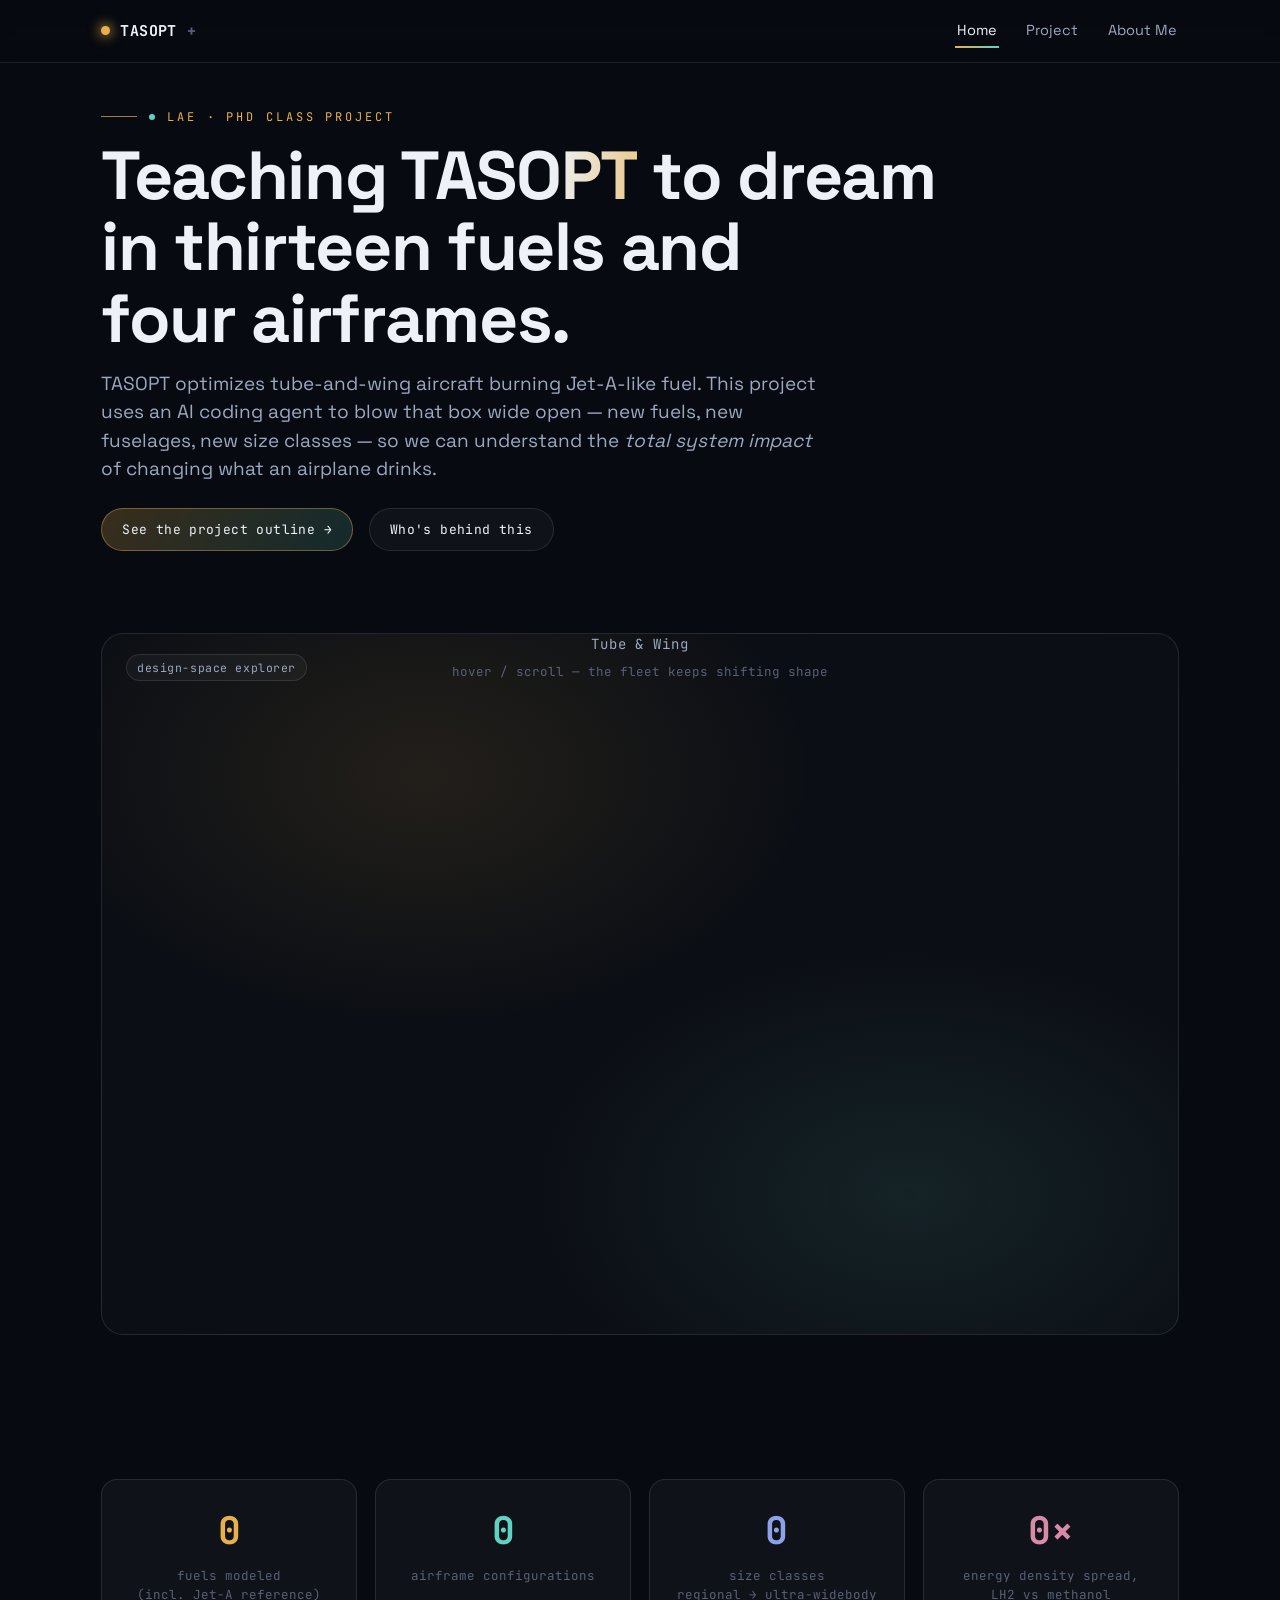
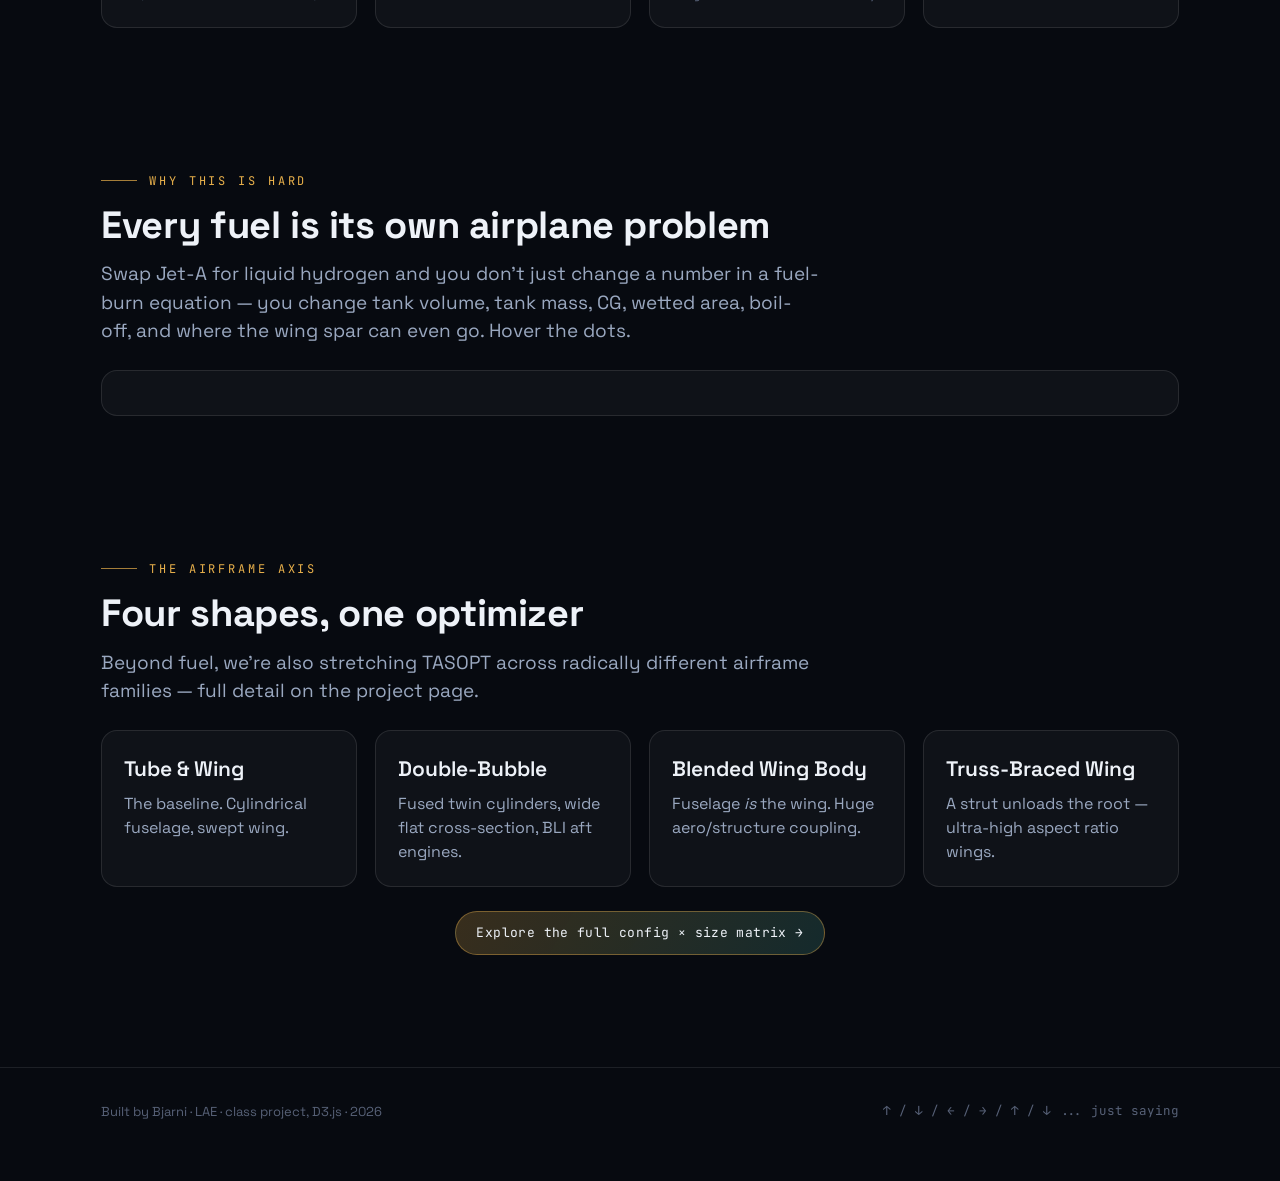
==== index.html @ 929f2270 "TASOPT+: multi-page D3 site for expanding TASOPT's fuel x airframe design space Static, dependency-f" ====
<!DOCTYPE html>
<html lang="en">
<head>
<meta charset="UTF-8" />
<meta name="viewport" content="width=device-width, initial-scale=1.0" />
<title>TASOPT+ — Expanding Aircraft-Fuel Design Space</title>
<meta name="description" content="A PhD class project: teaching TASOPT to model radically different fuels and airframes." />
<link rel="stylesheet" href="css/style.css" />
</head>
<body>

<div class="bg"></div>
<div class="grain"></div>
<div class="vignette"></div>

<main>

  <!-- ============ HERO ============ -->
  <section style="padding-top: clamp(30px,5vh,60px);">
    <div class="wrap">
      <div class="eyebrow"><span class="dot" style="width:6px;height:6px;border-radius:50%;background:var(--cryo);display:inline-block;"></span> LAE &middot; PhD Class Project</div>
      <h1>Teaching <span class="grad-text">TASOPT</span> to dream<br/>in thirteen fuels and<br/>four airframes.</h1>
      <p class="lead mt-16">
        TASOPT optimizes tube-and-wing aircraft burning Jet-A-like fuel. This project uses an AI coding agent
        to blow that box wide open — new fuels, new fuselages, new size classes — so we can understand the
        <em>total system impact</em> of changing what an airplane drinks.
      </p>
      <div class="flex gap-16 mt-24" style="flex-wrap:wrap;">
        <a href="project.html" class="btn primary">See the project outline →</a>
        <a href="about.html" class="btn">Who's behind this</a>
      </div>
    </div>
  </section>

  <!-- ============ HERO STAGE (D3 morphing aircraft) ============ -->
  <section style="padding-top:10px;">
    <div class="wrap">
      <div id="hero-stage" class="parallax-stage" style="background:
          radial-gradient(60% 60% at 30% 20%, rgba(232,176,75,.10), transparent 60%),
          radial-gradient(60% 60% at 75% 80%, rgba(95,210,194,.10), transparent 60%),
          rgba(255,255,255,.02);">
        <div class="parallax-layer" data-speed="0.06" style="z-index:1; inset:auto; position:absolute; top:20px; left:24px;">
          <span class="pill">design-space explorer</span>
        </div>
        <div class="parallax-layer" style="z-index:1; position:absolute; bottom:22px; width:100%; text-align:center;">
          <div id="hero-caption" style="font-family:var(--mono); letter-spacing:.06em; color:var(--muted); font-size:14px; transition:opacity .35s;">Tube &amp; Wing</div>
          <div class="small mt-8">hover / scroll — the fleet keeps shifting shape</div>
        </div>
      </div>
    </div>
  </section>

  <!-- ============ STATS STRIP ============ -->
  <section>
    <div class="wrap">
      <div class="grid cols-4 reveal">
        <div class="card center">
          <div style="font-family:var(--mono); font-size:38px; font-weight:700; color:var(--jetA);"><span data-count="13">0</span></div>
          <div class="small mt-8">fuels modeled<br/>(incl. Jet-A reference)</div>
        </div>
        <div class="card center">
          <div style="font-family:var(--mono); font-size:38px; font-weight:700; color:var(--cryo);"><span data-count="4">0</span></div>
          <div class="small mt-8">airframe configurations</div>
        </div>
        <div class="card center">
          <div style="font-family:var(--mono); font-size:38px; font-weight:700; color:var(--nondrop);"><span data-count="4">0</span></div>
          <div class="small mt-8">size classes<br/>regional → ultra-widebody</div>
        </div>
        <div class="card center">
          <div style="font-family:var(--mono); font-size:38px; font-weight:700; color:var(--rose);"><span data-count="14">0</span>×</div>
          <div class="small mt-8">energy density spread,<br/>LH2 vs methanol</div>
        </div>
      </div>
    </div>
  </section>

  <!-- ============ FUEL SCATTER ============ -->
  <section>
    <div class="wrap">
      <div class="reveal">
        <div class="eyebrow">why this is hard</div>
        <h2>Every fuel is its own airplane problem</h2>
        <p class="lead">
          Swap Jet-A for liquid hydrogen and you don't just change a number in a fuel-burn equation —
          you change tank volume, tank mass, CG, wetted area, boil-off, and where the wing spar can even go.
          Hover the dots.
        </p>
      </div>
      <div class="card mt-24 reveal">
        <div id="fuel-scatter"></div>
      </div>
    </div>
  </section>

  <!-- ============ CONFIG PREVIEW STRIP ============ -->
  <section>
    <div class="wrap">
      <div class="reveal">
        <div class="eyebrow">the airframe axis</div>
        <h2>Four shapes, one optimizer</h2>
        <p class="lead">Beyond fuel, we're also stretching TASOPT across radically different airframe families — full detail on the project page.</p>
      </div>
      <div class="grid cols-4 mt-24 reveal">
        <div class="card"><h3>Tube &amp; Wing</h3><p>The baseline. Cylindrical fuselage, swept wing.</p></div>
        <div class="card"><h3>Double-Bubble</h3><p>Fused twin cylinders, wide flat cross-section, BLI aft engines.</p></div>
        <div class="card"><h3>Blended Wing Body</h3><p>Fuselage <em>is</em> the wing. Huge aero/structure coupling.</p></div>
        <div class="card"><h3>Truss-Braced Wing</h3><p>A strut unloads the root — ultra-high aspect ratio wings.</p></div>
      </div>
      <div class="center mt-24 reveal">
        <a href="project.html" class="btn primary">Explore the full config × size matrix →</a>
      </div>
    </div>
  </section>

</main>

<script src="https://d3js.org/d3.v7.min.js"></script>
<script src="data/fuels.js"></script>
<script src="data/aircraft.js"></script>
<script src="js/nav.js"></script>
<script src="js/home.js"></script>
</body>
</html>
---- css/style.css ----
/* ========================================================================
   TASOPT+ / Fuels-for-Flight — shared stylesheet
   Bjarni's PhD project site — LAE
   ======================================================================== */

@import url('https://fonts.googleapis.com/css2?family=Space+Grotesk:wght@400;500;600;700&family=JetBrains+Mono:wght@400;500;700&display=swap');

:root{
  --bg-0:#070a10;
  --bg-1:#0c1119;
  --ink:#eef2f8;
  --muted:#9aa8c0;
  --faint:#576177;
  --line: rgba(255,255,255,.09);
  --card: rgba(255,255,255,.035);
  --card-bd: rgba(255,255,255,.10);

  --jetA:#e8b04b;     /* amber — Jet-A reference */
  --saf:#f2c879;      /* pale amber — drop-in SAF family */
  --cryo:#5fd2c2;      /* teal — cryogenic fuels */
  --nondrop:#8ea0e8;   /* indigo — non-drop-in liquids */
  --rose:#d98aa8;
  --danger:#e0607a;
  --good:#7fe0a8;

  --display:"Space Grotesk", ui-sans-serif, system-ui, sans-serif;
  --mono:"JetBrains Mono", ui-monospace, SFMono-Regular, Menlo, monospace;

  --pad: clamp(20px, 4vw, 64px);
  --maxw: 1180px;
}

*{ box-sizing:border-box; margin:0; padding:0; }
html{ scroll-behavior:smooth; }
html,body{ background:var(--bg-0); color:var(--ink); }
body{
  font-family:var(--display);
  -webkit-font-smoothing:antialiased;
  text-rendering:optimizeLegibility;
  min-height:100vh;
  overflow-x:hidden;
  line-height:1.5;
}
a{ color:inherit; text-decoration:none; }
img,svg{ display:block; max-width:100%; }
ul{ list-style:none; }

/* ---------- animated backdrop (fixed, parallax via mouse) ---------- */
.bg{
  position:fixed; inset:-15%; z-index:-3;
  background:
    radial-gradient(38% 46% at 18% 20%, rgba(232,176,75,.16), transparent 70%),
    radial-gradient(46% 50% at 82% 78%, rgba(95,210,194,.14), transparent 72%),
    radial-gradient(34% 40% at 60% 8%, rgba(142,160,232,.12), transparent 70%),
    radial-gradient(55% 55% at 50% 108%, rgba(20,26,44,.9), transparent 70%),
    var(--bg-0);
  animation: drift 34s ease-in-out infinite;
  will-change: transform;
}
@keyframes drift{
  0%   { transform:translate3d(-3%,-2%,0) scale(1.08); }
  25%  { transform:translate3d( 3%,-2%,0) scale(1.12); }
  50%  { transform:translate3d( 3%, 3%,0) scale(1.09); }
  75%  { transform:translate3d(-2%, 3%,0) scale(1.12); }
  100% { transform:translate3d(-3%,-2%,0) scale(1.08); }
}
.grain{
  position:fixed; inset:0; z-index:-2; pointer-events:none; opacity:.045;
  background-image:url("data:image/svg+xml,%3Csvg xmlns='http://www.w3.org/2000/svg' width='140' height='140'%3E%3Cfilter id='n'%3E%3CfeTurbulence type='fractalNoise' baseFrequency='0.9' numOctaves='2' stitchTiles='stitch'/%3E%3C/filter%3E%3Crect width='100%25' height='100%25' filter='url(%23n)'/%3E%3C/svg%3E");
}
.vignette{
  position:fixed; inset:0; z-index:-1; pointer-events:none;
  background: radial-gradient(120% 120% at 50% 40%, transparent 60%, rgba(0,0,0,.5) 100%);
}

/* ---------- layout shell ---------- */
.wrap{ max-width:var(--maxw); margin:0 auto; padding: 0 var(--pad); }

/* ---------- nav ---------- */
.site-nav{
  position:sticky; top:0; z-index:50;
  backdrop-filter: blur(10px);
  background: linear-gradient(to bottom, rgba(7,10,16,.82), rgba(7,10,16,.55));
  border-bottom:1px solid var(--line);
}
.site-nav .wrap{
  display:flex; align-items:center; justify-content:space-between;
  padding-top:14px; padding-bottom:14px; gap:20px;
}
.brand-mark{
  display:flex; align-items:center; gap:10px;
  font-family:var(--mono); font-weight:700; letter-spacing:.03em;
  font-size:15px; color:var(--ink);
}
.brand-mark .dot{
  width:9px; height:9px; border-radius:50%;
  background: var(--jetA);
  box-shadow: 0 0 12px 2px rgba(232,176,75,.7);
  animation: pulse 2.4s ease-in-out infinite;
}
@keyframes pulse{ 0%,100%{opacity:.55;transform:scale(.85);} 50%{opacity:1;transform:scale(1.15);} }
.nav-links{ display:flex; gap:clamp(14px,2vw,30px); font-size:14.5px; }
.nav-links a{
  position:relative; color:var(--muted); padding:6px 2px; transition:color .2s;
}
.nav-links a:hover, .nav-links a.active{ color:var(--ink); }
.nav-links a::after{
  content:""; position:absolute; left:0; right:100%; bottom:0; height:2px;
  background: linear-gradient(90deg, var(--jetA), var(--cryo));
  transition: right .25s ease;
}
.nav-links a:hover::after, .nav-links a.active::after{ right:0; }

/* ---------- generic sections ---------- */
main{ position:relative; }
section{ padding: clamp(48px,8vh,110px) 0; position:relative; }
.eyebrow{
  font-family:var(--mono); font-size:12px; letter-spacing:.24em; text-transform:uppercase;
  color:var(--jetA); display:flex; align-items:center; gap:12px; margin-bottom:14px;
}
.eyebrow::before{ content:""; width:36px; height:1px; background:var(--jetA); opacity:.7; }
h1{
  font-weight:700; letter-spacing:-.02em; line-height:1.05;
  font-size:clamp(34px, 6vw, 68px);
}
h2{
  font-weight:700; letter-spacing:-.01em; line-height:1.12;
  font-size:clamp(24px, 3.4vw, 38px); margin-bottom:14px;
}
h3{ font-size:clamp(17px,2vw,21px); font-weight:600; margin-bottom:8px; }
p{ color:var(--muted); max-width:64ch; }
p.lead{ font-size:clamp(15px,1.6vw,19px); color:var(--muted); max-width:60ch; }
.grad-text{
  background: linear-gradient(95deg, var(--ink) 0%, var(--ink) 32%, var(--jetA) 62%, var(--cryo) 92%);
  background-size:200% 100%;
  -webkit-background-clip:text; background-clip:text; color:transparent;
  animation: sheen 8s ease-in-out 1s infinite alternate;
}
@keyframes sheen{ from{background-position:0% 50%;} to{background-position:100% 50%;} }

.pill{
  display:inline-flex; align-items:center; gap:8px;
  font-family:var(--mono); font-size:11.5px; letter-spacing:.05em;
  padding:4px 10px; border-radius:100px;
  border:1px solid var(--card-bd); background:var(--card); color:var(--muted);
}

.card{
  background:var(--card); border:1px solid var(--card-bd); border-radius:16px;
  padding:22px; transition: transform .25s ease, border-color .25s ease, background .25s ease;
}
.card:hover{ transform: translateY(-4px); border-color:rgba(255,255,255,.22); background:rgba(255,255,255,.055); }

.btn{
  display:inline-flex; align-items:center; gap:10px;
  font-family:var(--mono); font-size:13px; letter-spacing:.03em;
  padding:11px 20px; border-radius:100px;
  border:1px solid var(--card-bd); background:var(--card); color:var(--ink);
  cursor:pointer; transition: all .2s ease;
}
.btn:hover{ border-color:var(--jetA); box-shadow:0 0 22px -4px rgba(232,176,75,.55); transform:translateY(-2px); }
.btn.primary{ background:linear-gradient(120deg, rgba(232,176,75,.22), rgba(95,210,194,.16)); border-color:rgba(232,176,75,.4); }

/* ---------- grid helpers ---------- */
.grid{ display:grid; gap:18px; }
.grid.cols-2{ grid-template-columns: repeat(2,1fr); }
.grid.cols-3{ grid-template-columns: repeat(3,1fr); }
.grid.cols-4{ grid-template-columns: repeat(4,1fr); }
@media (max-width: 900px){
  .grid.cols-2, .grid.cols-3, .grid.cols-4{ grid-template-columns:1fr; }
  .nav-links{ font-size:13px; gap:14px; }
}

/* ---------- parallax layers (home hero) ---------- */
.parallax-stage{ position:relative; height: 78vh; min-height:520px; overflow:hidden; border-radius:22px; border:1px solid var(--card-bd); }
.parallax-layer{ position:absolute; inset:0; will-change: transform; }

/* ---------- scroll reveal ---------- */
.reveal{ opacity:0; transform: translateY(26px); transition: opacity .7s ease, transform .7s ease; }
.reveal.in{ opacity:1; transform:translateY(0); }

/* ---------- footer ---------- */
footer{
  border-top:1px solid var(--line); padding: 34px 0 60px; margin-top:40px;
  color:var(--faint); font-size:13px;
}
footer .wrap{ display:flex; align-items:center; justify-content:space-between; flex-wrap:wrap; gap:12px; }
.egg-hint{
  width:9px; height:9px; border-radius:50%; background:var(--faint);
  cursor:pointer; opacity:.55; transition: all .3s ease;
}
.egg-hint:hover{ background:var(--jetA); box-shadow:0 0 14px 3px rgba(232,176,75,.8); opacity:1; transform:scale(1.3); }

/* ---------- tooltip (d3 use) ---------- */
.viz-tooltip{
  position:fixed; z-index:200; pointer-events:none;
  font-family:var(--mono); font-size:12.5px; line-height:1.5;
  background: rgba(10,13,20,.94); border:1px solid var(--card-bd);
  border-radius:10px; padding:10px 13px; color:var(--ink);
  box-shadow: 0 12px 30px -8px rgba(0,0,0,.6);
  max-width:240px; opacity:0; transition: opacity .12s ease;
}
.viz-tooltip.show{ opacity:1; }
.viz-tooltip .tt-title{ font-weight:700; margin-bottom:4px; }
.viz-tooltip .tt-row{ color:var(--muted); display:flex; justify-content:space-between; gap:14px; }

/* ---------- status chips (matrix) ---------- */
.chip-today{ color:var(--good); }
.chip-reference{ color:var(--cryo); }
.chip-target{ color:var(--jetA); }
.legend-dot{ width:10px; height:10px; border-radius:3px; display:inline-block; margin-right:7px; vertical-align:-1px; }

/* ---------- scrollbar ---------- */
::-webkit-scrollbar{ width:10px; }
::-webkit-scrollbar-track{ background:transparent; }
::-webkit-scrollbar-thumb{ background:rgba(255,255,255,.12); border-radius:10px; }
::-webkit-scrollbar-thumb:hover{ background:rgba(255,255,255,.22); }

/* ---------- utility ---------- */
.center{ text-align:center; }
.mt-8{ margin-top:8px;} .mt-16{ margin-top:16px;} .mt-24{margin-top:24px;} .mt-40{margin-top:40px;}
.flex{ display:flex; } .items-center{ align-items:center; } .justify-between{ justify-content:space-between; }
.gap-10{gap:10px;} .gap-16{gap:16px;}
.small{ font-size:12.5px; color:var(--faint); font-family:var(--mono); }

/* ---------- easter egg overlay ---------- */
#egg-overlay{
  position:fixed; inset:0; z-index:500; display:none;
  align-items:center; justify-content:center;
  background: rgba(4,5,9,.88); backdrop-filter: blur(6px);
}
#egg-overlay.show{ display:flex; }
.egg-modal{
  max-width:520px; margin:20px; text-align:center;
  background: linear-gradient(160deg, rgba(232,176,75,.08), rgba(95,210,194,.06));
  border:1px solid rgba(232,176,75,.35); border-radius:20px; padding:40px 32px;
  animation: egg-in .5s cubic-bezier(.2,.9,.2,1.2);
}
@keyframes egg-in{ from{opacity:0; transform:scale(.85) translateY(20px);} to{opacity:1; transform:scale(1) translateY(0);} }
.egg-emoji{ font-size:52px; margin-bottom:10px; display:inline-block; animation: eggspin 3s ease-in-out infinite; }
@keyframes eggspin{ 0%,100%{ transform:rotate(-8deg);} 50%{ transform:rotate(8deg);} }
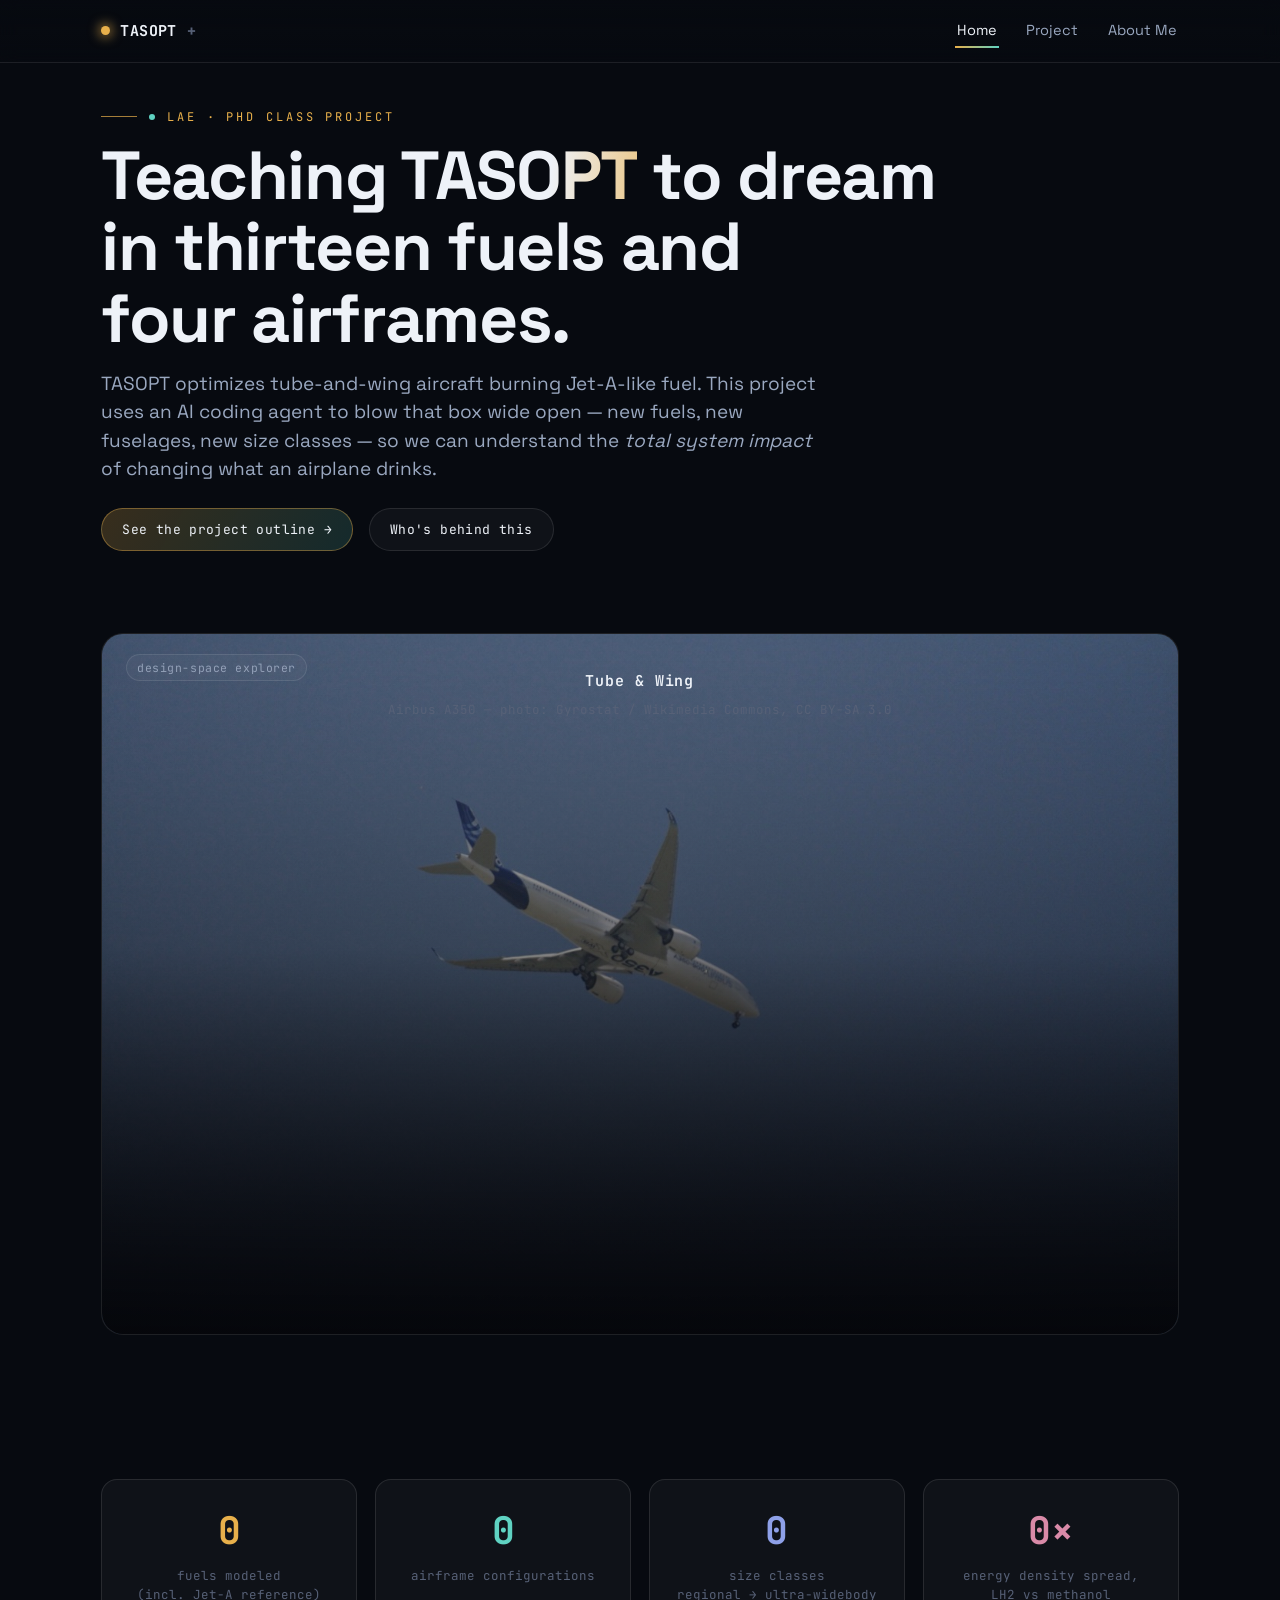
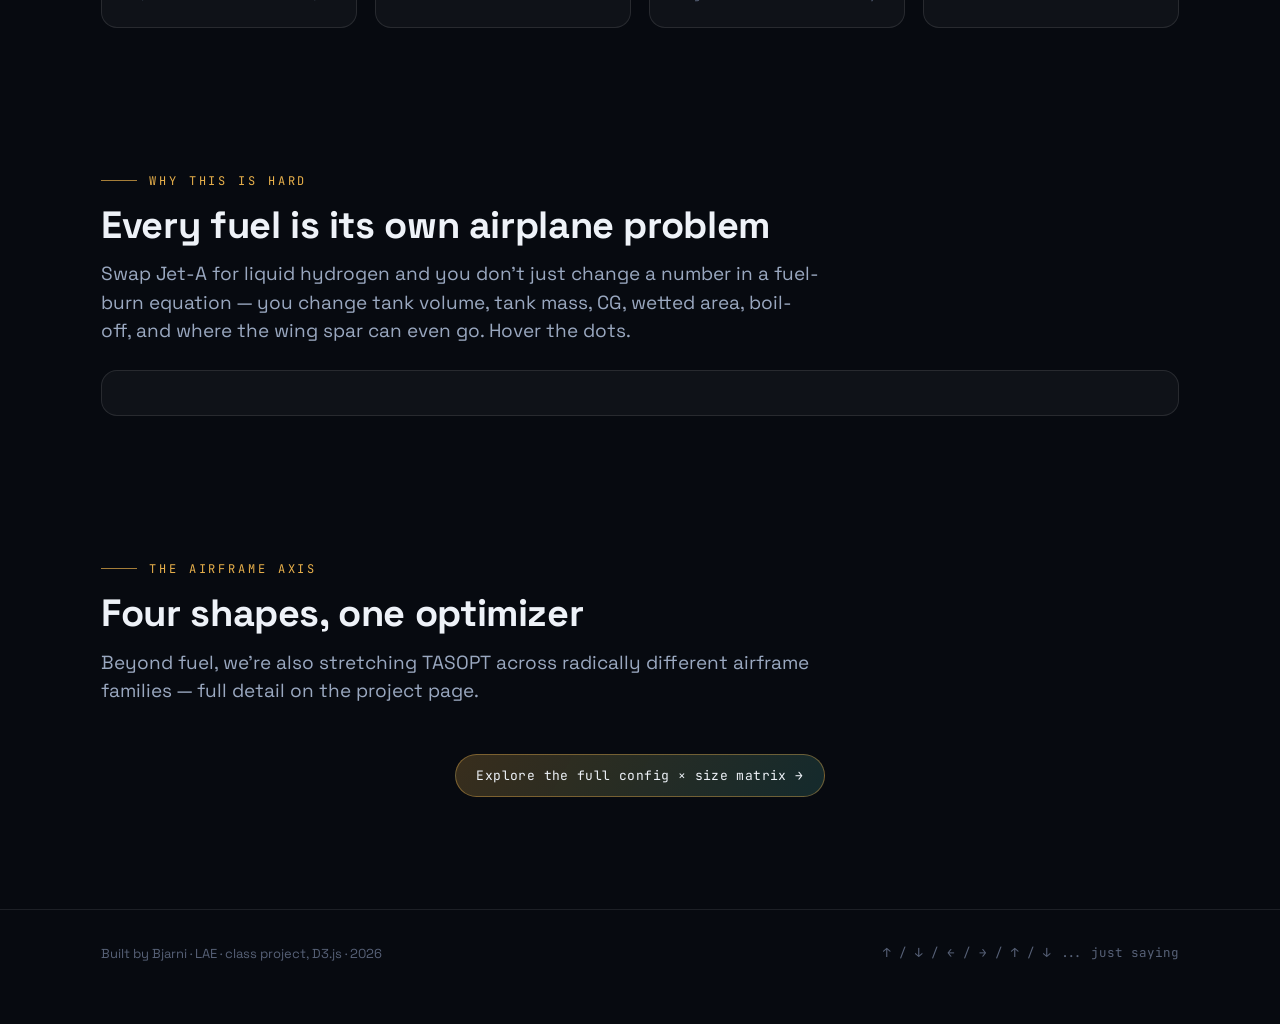
==== commit 499cdfe9: "Added README. Updated photos on home link" ====
--- a/index.html
+++ b/index.html
@@ -32,19 +32,17 @@
     </div>
   </section>
 
-  <!-- ============ HERO STAGE (D3 morphing aircraft) ============ -->
+  <!-- ============ HERO STAGE (photo cross-fade) ============ -->
   <section style="padding-top:10px;">
     <div class="wrap">
-      <div id="hero-stage" class="parallax-stage" style="background:
-          radial-gradient(60% 60% at 30% 20%, rgba(232,176,75,.10), transparent 60%),
-          radial-gradient(60% 60% at 75% 80%, rgba(95,210,194,.10), transparent 60%),
-          rgba(255,255,255,.02);">
-        <div class="parallax-layer" data-speed="0.06" style="z-index:1; inset:auto; position:absolute; top:20px; left:24px;">
+      <div id="hero-stage" class="parallax-stage">
+        <div id="hero-photos" style="position:absolute; inset:0;"></div>
+        <div class="parallax-layer" data-speed="0.06" style="z-index:2; inset:auto; position:absolute; top:20px; left:24px;">
           <span class="pill">design-space explorer</span>
         </div>
-        <div class="parallax-layer" style="z-index:1; position:absolute; bottom:22px; width:100%; text-align:center;">
-          <div id="hero-caption" style="font-family:var(--mono); letter-spacing:.06em; color:var(--muted); font-size:14px; transition:opacity .35s;">Tube &amp; Wing</div>
-          <div class="small mt-8">hover / scroll — the fleet keeps shifting shape</div>
+        <div class="parallax-layer" style="z-index:2; position:absolute; bottom:0; width:100%; text-align:center; background:linear-gradient(to top, rgba(4,5,9,.88), transparent); padding:36px 0 18px;">
+          <div id="hero-caption" style="font-family:var(--mono); letter-spacing:.06em; color:var(--ink); font-size:15px; font-weight:600; transition:opacity .35s;">Tube &amp; Wing</div>
+          <div id="hero-credit" class="small mt-8">hover / scroll — the fleet keeps shifting shape</div>
         </div>
       </div>
     </div>
@@ -100,11 +98,8 @@
         <h2>Four shapes, one optimizer</h2>
         <p class="lead">Beyond fuel, we're also stretching TASOPT across radically different airframe families — full detail on the project page.</p>
       </div>
-      <div class="grid cols-4 mt-24 reveal">
-        <div class="card"><h3>Tube &amp; Wing</h3><p>The baseline. Cylindrical fuselage, swept wing.</p></div>
-        <div class="card"><h3>Double-Bubble</h3><p>Fused twin cylinders, wide flat cross-section, BLI aft engines.</p></div>
-        <div class="card"><h3>Blended Wing Body</h3><p>Fuselage <em>is</em> the wing. Huge aero/structure coupling.</p></div>
-        <div class="card"><h3>Truss-Braced Wing</h3><p>A strut unloads the root — ultra-high aspect ratio wings.</p></div>
+      <div class="grid cols-4 mt-24 reveal" id="config-preview-grid">
+        <!-- populated by js/home.js from data/aircraft.js so photos + credits stay data-driven -->
       </div>
       <div class="center mt-24 reveal">
         <a href="project.html" class="btn primary">Explore the full config × size matrix →</a>
--- a/css/style.css
+++ b/css/style.css
@@ -172,8 +172,37 @@
 }
 
 /* ---------- parallax layers (home hero) ---------- */
-.parallax-stage{ position:relative; height: 78vh; min-height:520px; overflow:hidden; border-radius:22px; border:1px solid var(--card-bd); }
+.parallax-stage{ position:relative; height: 78vh; min-height:520px; overflow:hidden; border-radius:22px; border:1px solid var(--card-bd); background:#05070b; }
 .parallax-layer{ position:absolute; inset:0; will-change: transform; }
+
+/* ---------- hero photo cross-fade ---------- */
+.hero-photo{
+  position:absolute; inset:0; opacity:0; transition:opacity 1s ease;
+  background-size:cover; background-position:center;
+}
+.hero-photo.active{ opacity:1; }
+.hero-photo::after{
+  content:""; position:absolute; inset:0;
+  background:linear-gradient(180deg, rgba(4,5,9,.25) 0%, rgba(4,5,9,.15) 45%, rgba(4,5,9,.85) 100%);
+}
+
+/* ---------- airframe preview card photos ---------- */
+.config-card-photo{
+  position:relative; width:100%; aspect-ratio:16/10; border-radius:12px; overflow:hidden;
+  background:#05070b;
+}
+.config-card-photo img{
+  width:100%; height:100%; object-fit:cover; display:block;
+  transition:transform .5s ease;
+}
+.card:hover .config-card-photo img{ transform:scale(1.06); }
+/* credit sits as its own caption line under the photo, not overlaid on top of
+   it — avoids clipping/overlap for longer attribution strings. */
+.photo-credit{
+  font-family:var(--mono); font-size:10px; letter-spacing:.02em;
+  color:var(--faint); line-height:1.4;
+  margin:7px 0 14px;
+}
 
 /* ---------- scroll reveal ---------- */
 .reveal{ opacity:0; transform: translateY(26px); transition: opacity .7s ease, transform .7s ease; }
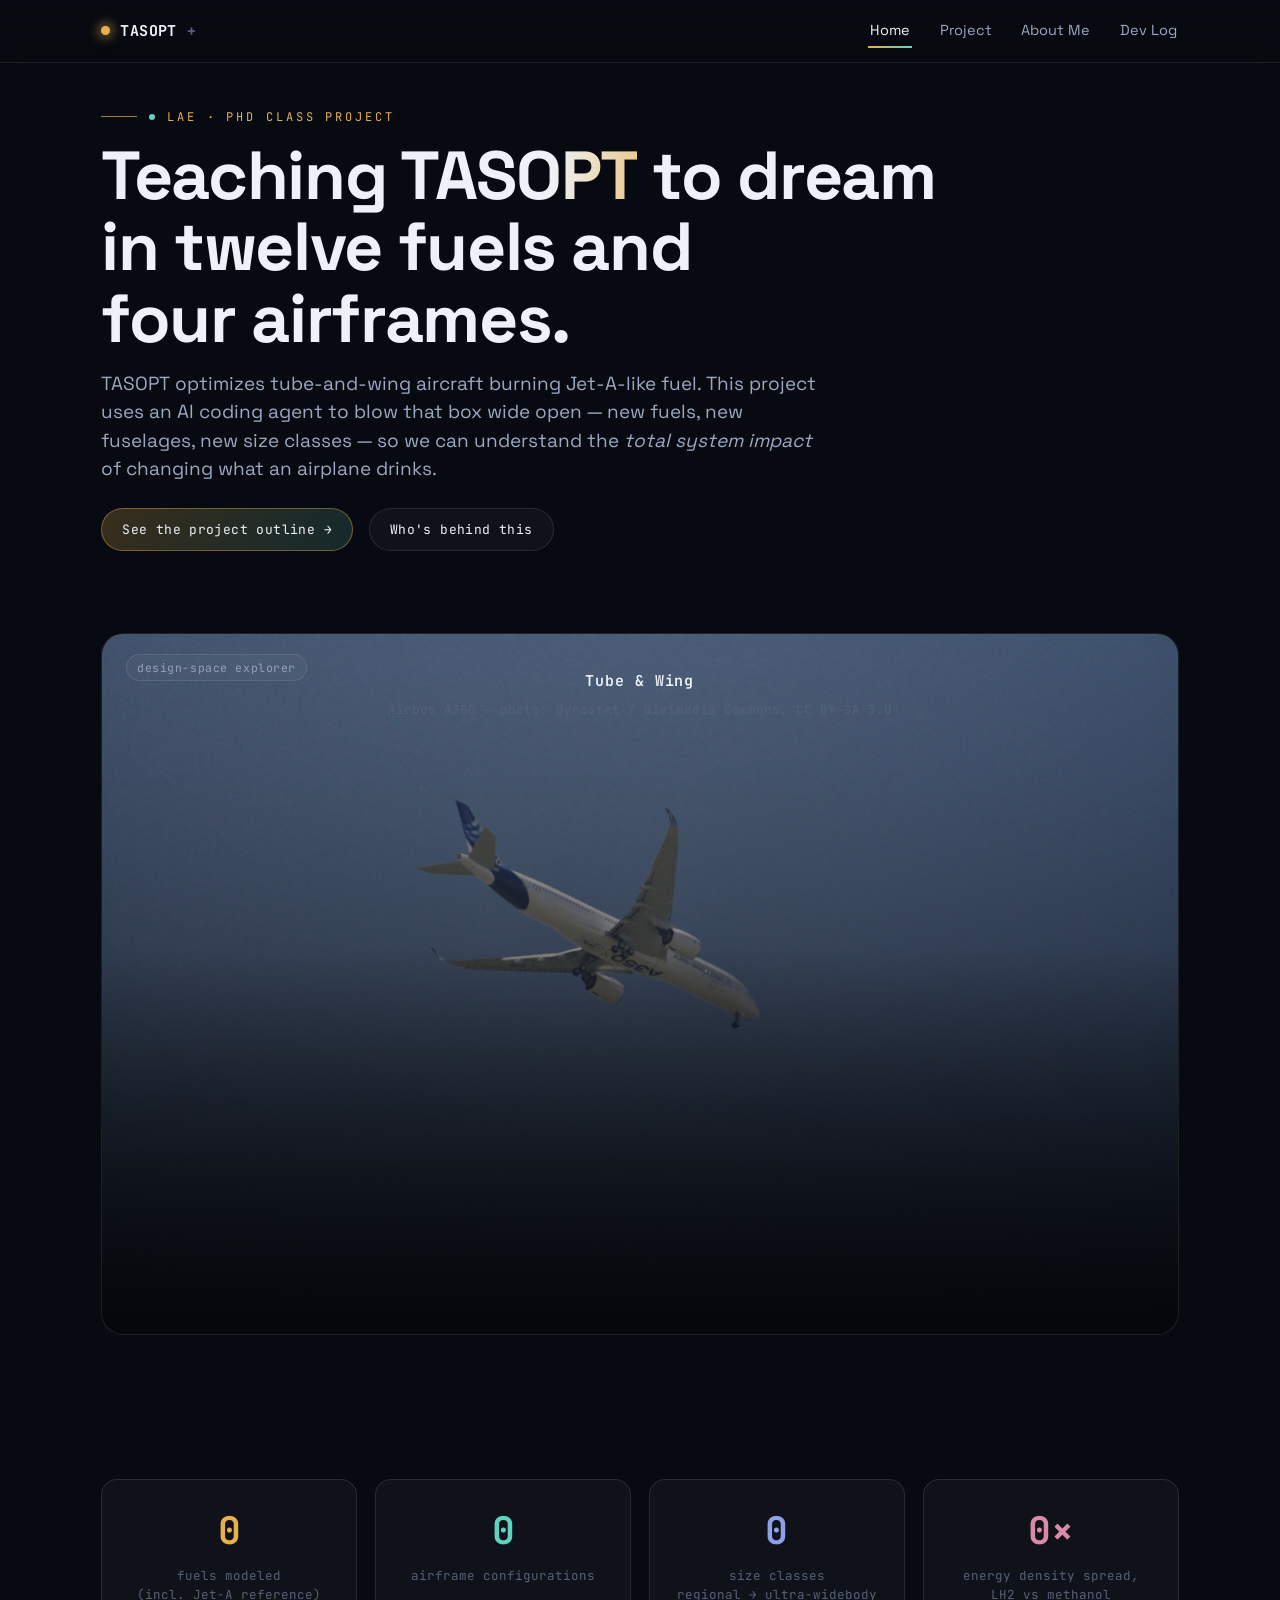
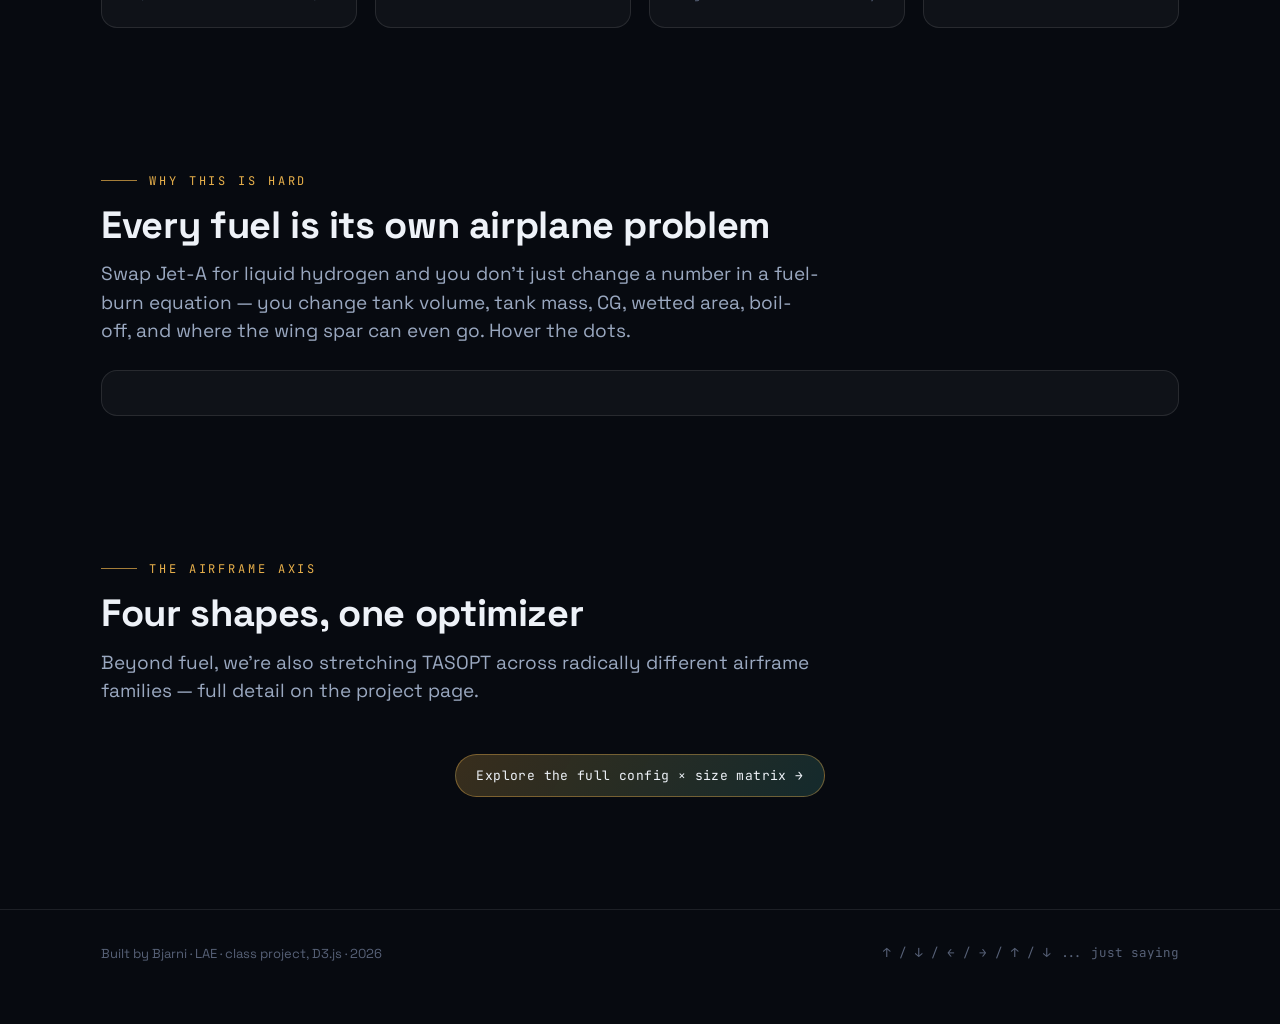
==== commit 22aa5f01: "Corrected 13th fuel references. Added dev log site and updated README" ====
--- a/index.html
+++ b/index.html
@@ -19,7 +19,7 @@
   <section style="padding-top: clamp(30px,5vh,60px);">
     <div class="wrap">
       <div class="eyebrow"><span class="dot" style="width:6px;height:6px;border-radius:50%;background:var(--cryo);display:inline-block;"></span> LAE &middot; PhD Class Project</div>
-      <h1>Teaching <span class="grad-text">TASOPT</span> to dream<br/>in thirteen fuels and<br/>four airframes.</h1>
+      <h1>Teaching <span class="grad-text">TASOPT</span> to dream<br/>in twelve fuels and<br/>four airframes.</h1>
       <p class="lead mt-16">
         TASOPT optimizes tube-and-wing aircraft burning Jet-A-like fuel. This project uses an AI coding agent
         to blow that box wide open — new fuels, new fuselages, new size classes — so we can understand the
@@ -53,7 +53,7 @@
     <div class="wrap">
       <div class="grid cols-4 reveal">
         <div class="card center">
-          <div style="font-family:var(--mono); font-size:38px; font-weight:700; color:var(--jetA);"><span data-count="13">0</span></div>
+          <div style="font-family:var(--mono); font-size:38px; font-weight:700; color:var(--jetA);"><span data-count="12">0</span></div>
           <div class="small mt-8">fuels modeled<br/>(incl. Jet-A reference)</div>
         </div>
         <div class="card center">
--- a/css/style.css
+++ b/css/style.css
@@ -268,3 +268,39 @@
 @keyframes egg-in{ from{opacity:0; transform:scale(.85) translateY(20px);} to{opacity:1; transform:scale(1) translateY(0);} }
 .egg-emoji{ font-size:52px; margin-bottom:10px; display:inline-block; animation: eggspin 3s ease-in-out infinite; }
 @keyframes eggspin{ 0%,100%{ transform:rotate(-8deg);} 50%{ transform:rotate(8deg);} }
+
+/* ---------- dev log ---------- */
+.log-entry{
+  border-left:2px solid var(--card-bd);
+  padding-left:20px;
+  margin-bottom:34px;
+  position:relative;
+}
+.log-entry::before{
+  content:""; position:absolute; left:-5px; top:4px;
+  width:8px; height:8px; border-radius:50%;
+  background:var(--jetA); box-shadow:0 0 10px 2px rgba(232,176,75,.55);
+}
+.log-date{
+  font-family:var(--mono); font-size:12px; letter-spacing:.06em; text-transform:uppercase;
+  color:var(--jetA); margin-bottom:10px;
+}
+.log-entry p{ margin-bottom:10px; max-width:none; }
+.log-entry p:last-child{ margin-bottom:0; }
+.badge{
+  display:inline-block; font-family:var(--mono); font-size:10.5px; letter-spacing:.04em;
+  text-transform:uppercase; padding:2px 8px; border-radius:5px; margin-right:8px;
+  vertical-align:1px;
+}
+.badge.delegated{ background:rgba(142,160,232,.14); color:var(--nondrop); border:1px solid rgba(142,160,232,.35); }
+.badge.checked{ background:rgba(95,210,194,.14); color:var(--cryo); border:1px solid rgba(95,210,194,.35); }
+.badge.rejected{ background:rgba(232,176,75,.12); color:var(--jetA); border:1px solid rgba(232,176,75,.35); }
+.log-empty{
+  border:1px dashed var(--card-bd); border-radius:14px; padding:32px; text-align:center;
+  color:var(--faint); font-family:var(--mono); font-size:13px;
+}
+code{
+  font-family:var(--mono); font-size:.92em;
+  background:rgba(255,255,255,.06); border:1px solid var(--card-bd);
+  border-radius:4px; padding:1px 6px; color:var(--ink);
+}
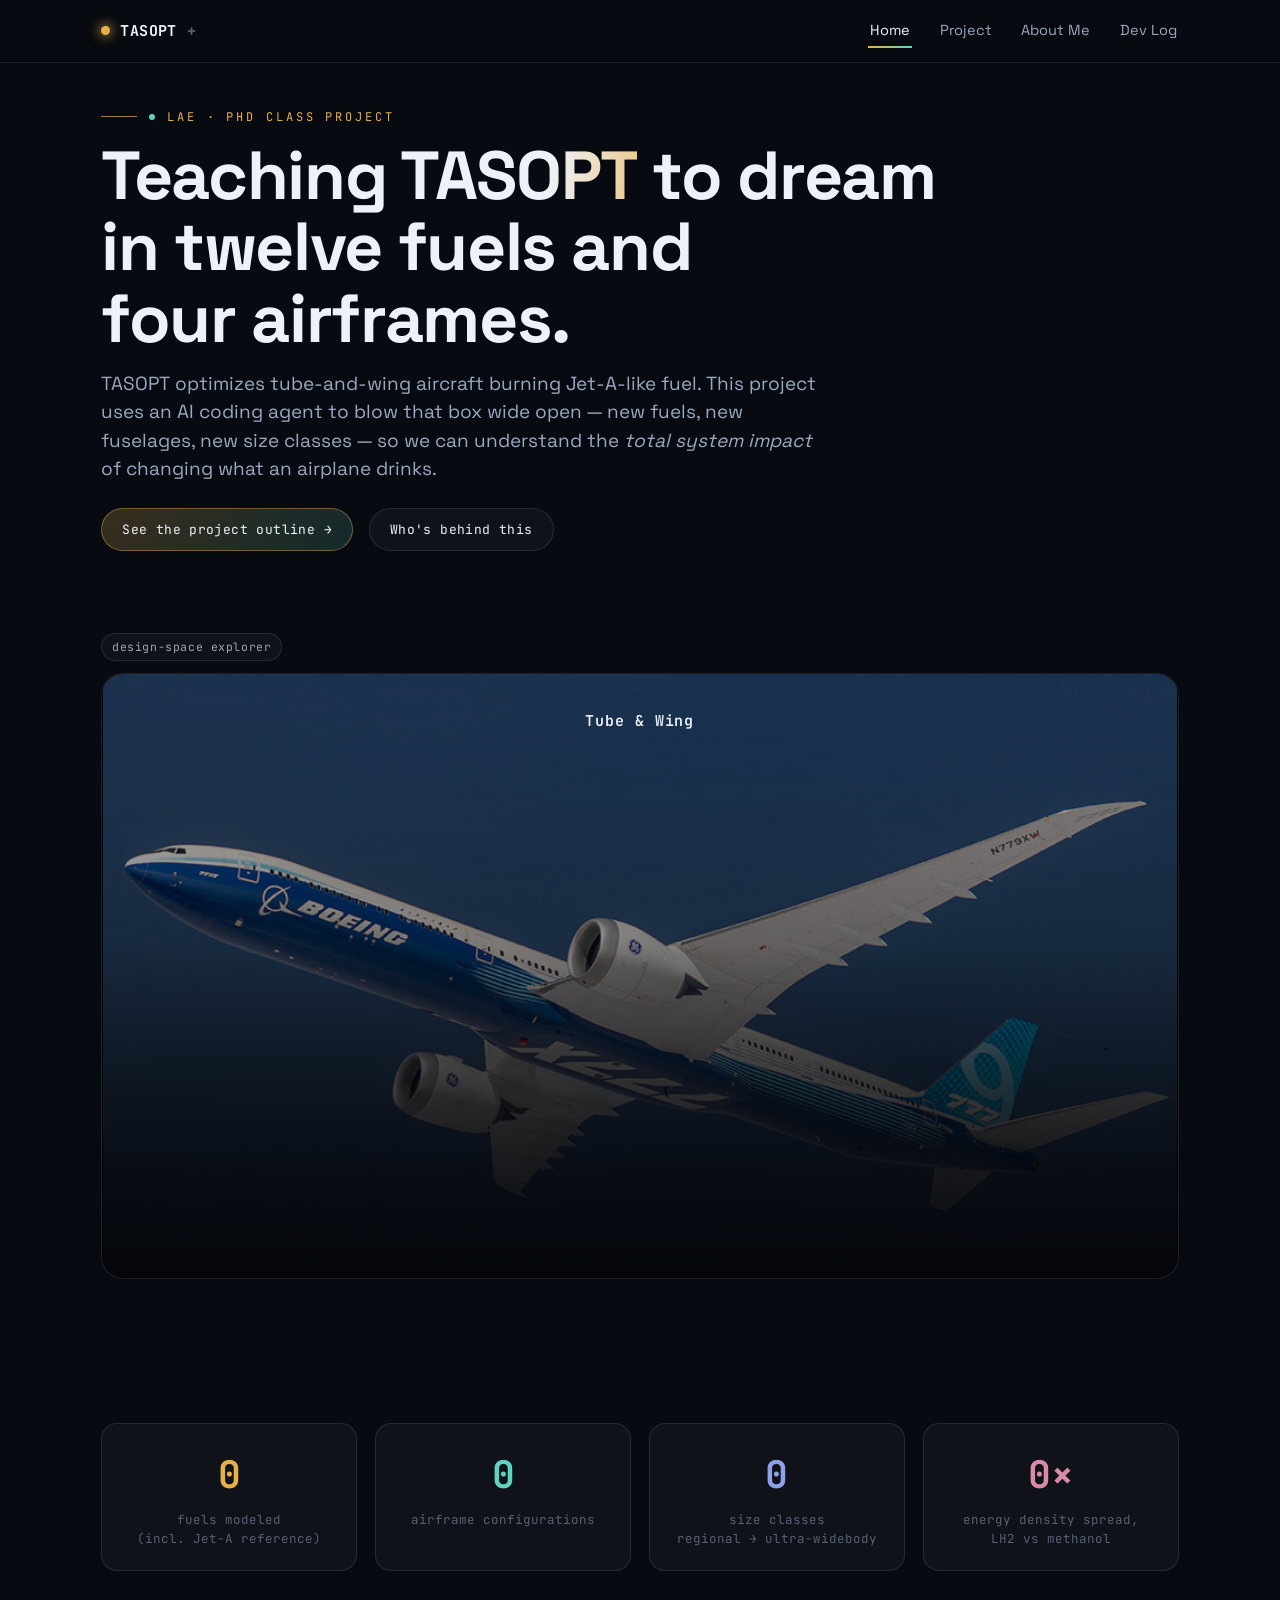
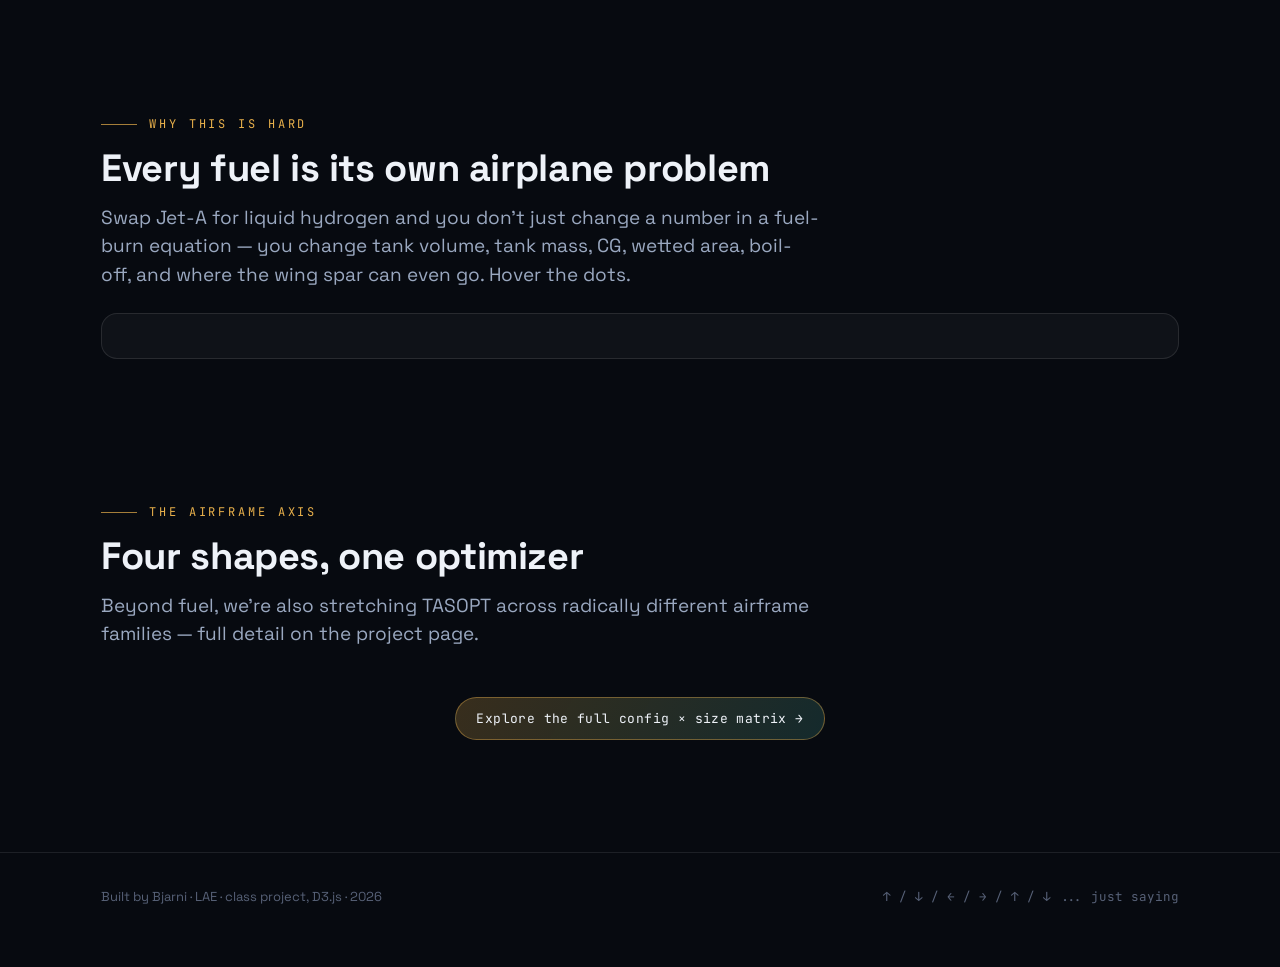
==== commit 20fea21f: "index.html refined with updated photos" ====
--- a/index.html
+++ b/index.html
@@ -35,11 +35,9 @@
   <!-- ============ HERO STAGE (photo cross-fade) ============ -->
   <section style="padding-top:10px;">
     <div class="wrap">
+      <div style="margin-bottom:12px;"><span class="pill">design-space explorer</span></div>
       <div id="hero-stage" class="parallax-stage">
         <div id="hero-photos" style="position:absolute; inset:0;"></div>
-        <div class="parallax-layer" data-speed="0.06" style="z-index:2; inset:auto; position:absolute; top:20px; left:24px;">
-          <span class="pill">design-space explorer</span>
-        </div>
         <div class="parallax-layer" style="z-index:2; position:absolute; bottom:0; width:100%; text-align:center; background:linear-gradient(to top, rgba(4,5,9,.88), transparent); padding:36px 0 18px;">
           <div id="hero-caption" style="font-family:var(--mono); letter-spacing:.06em; color:var(--ink); font-size:15px; font-weight:600; transition:opacity .35s;">Tube &amp; Wing</div>
           <div id="hero-credit" class="small mt-8">hover / scroll — the fleet keeps shifting shape</div>
--- a/css/style.css
+++ b/css/style.css
@@ -172,7 +172,7 @@
 }
 
 /* ---------- parallax layers (home hero) ---------- */
-.parallax-stage{ position:relative; height: 78vh; min-height:520px; overflow:hidden; border-radius:22px; border:1px solid var(--card-bd); background:#05070b; }
+.parallax-stage{ position:relative; /* use a widescreen aspect ratio for the hero (16:9 by default) */ aspect-ratio: 16 / 9; width:100%; max-width:100%; height:auto; min-height:360px; overflow:hidden; border-radius:22px; border:1px solid var(--card-bd); background:#05070b; } /* If you prefer an even wider look, change to 21/9 above. */
 .parallax-layer{ position:absolute; inset:0; will-change: transform; }
 
 /* ---------- hero photo cross-fade ---------- */
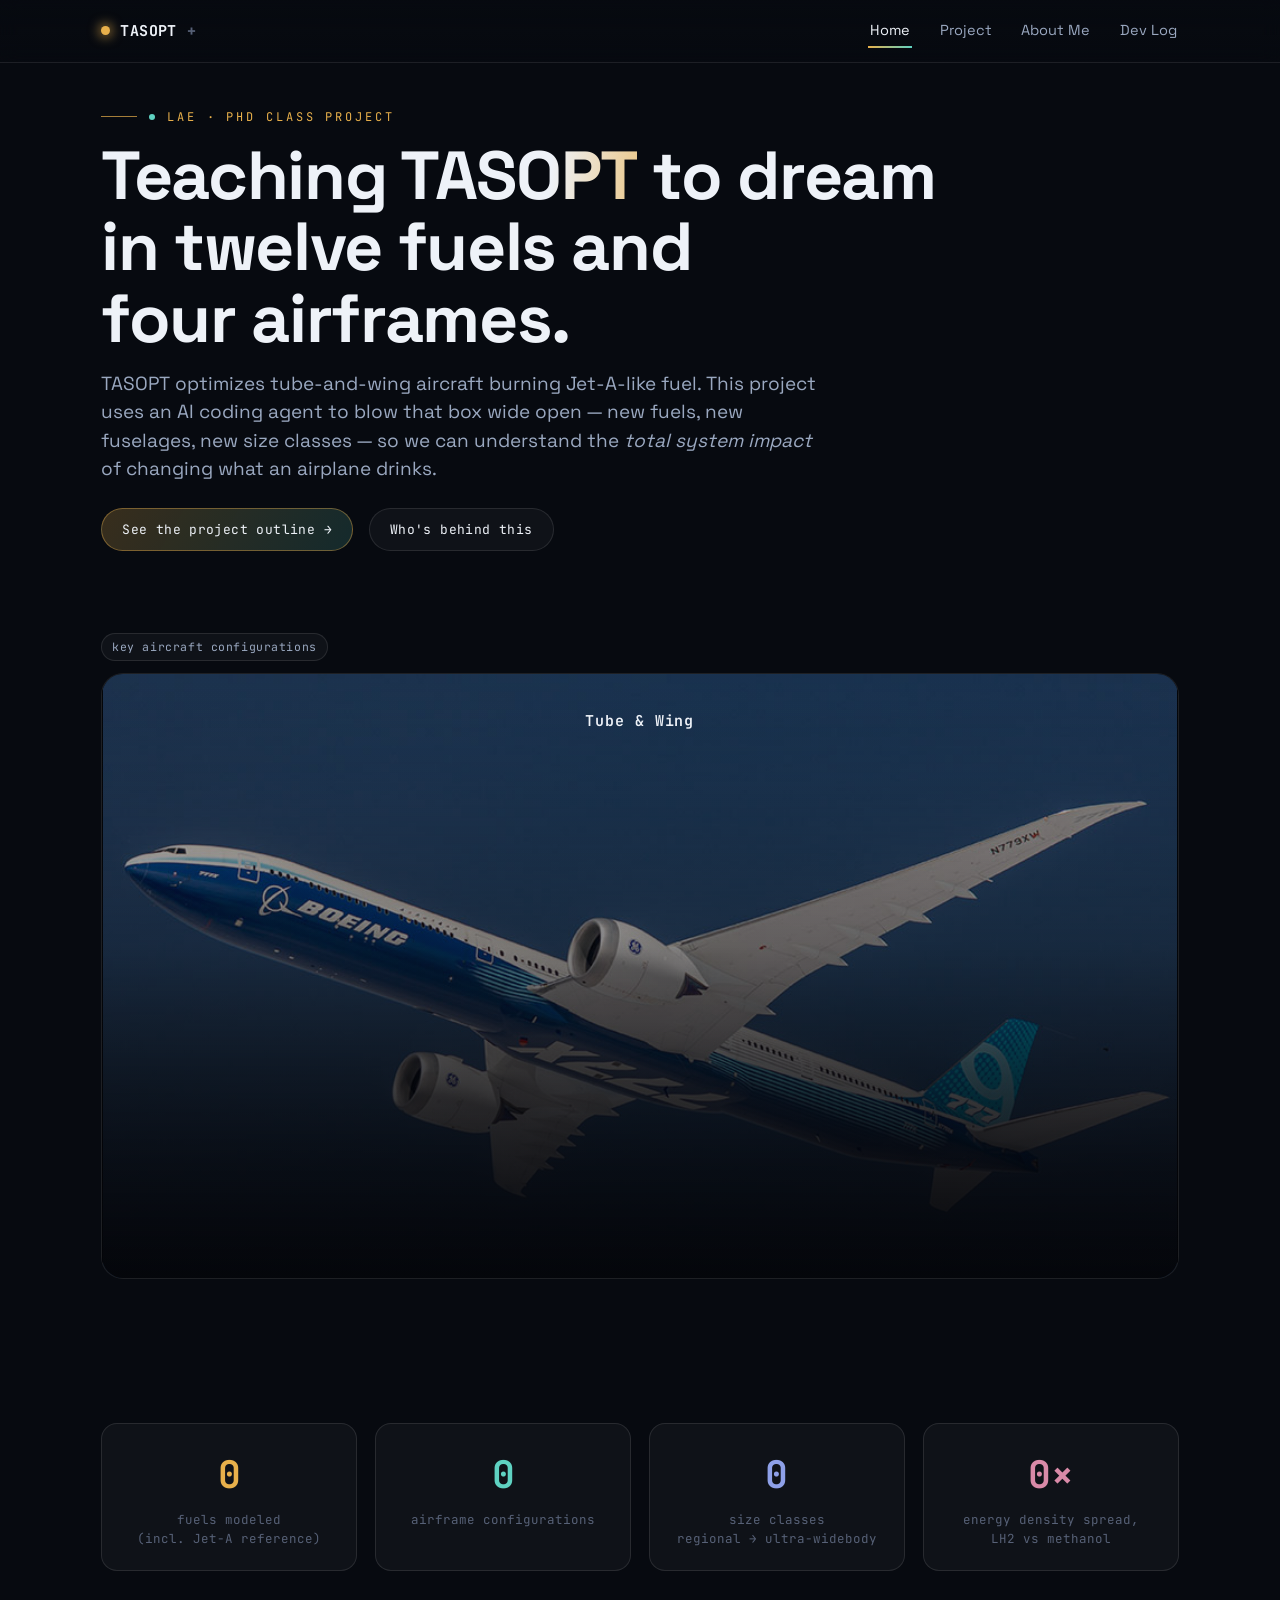
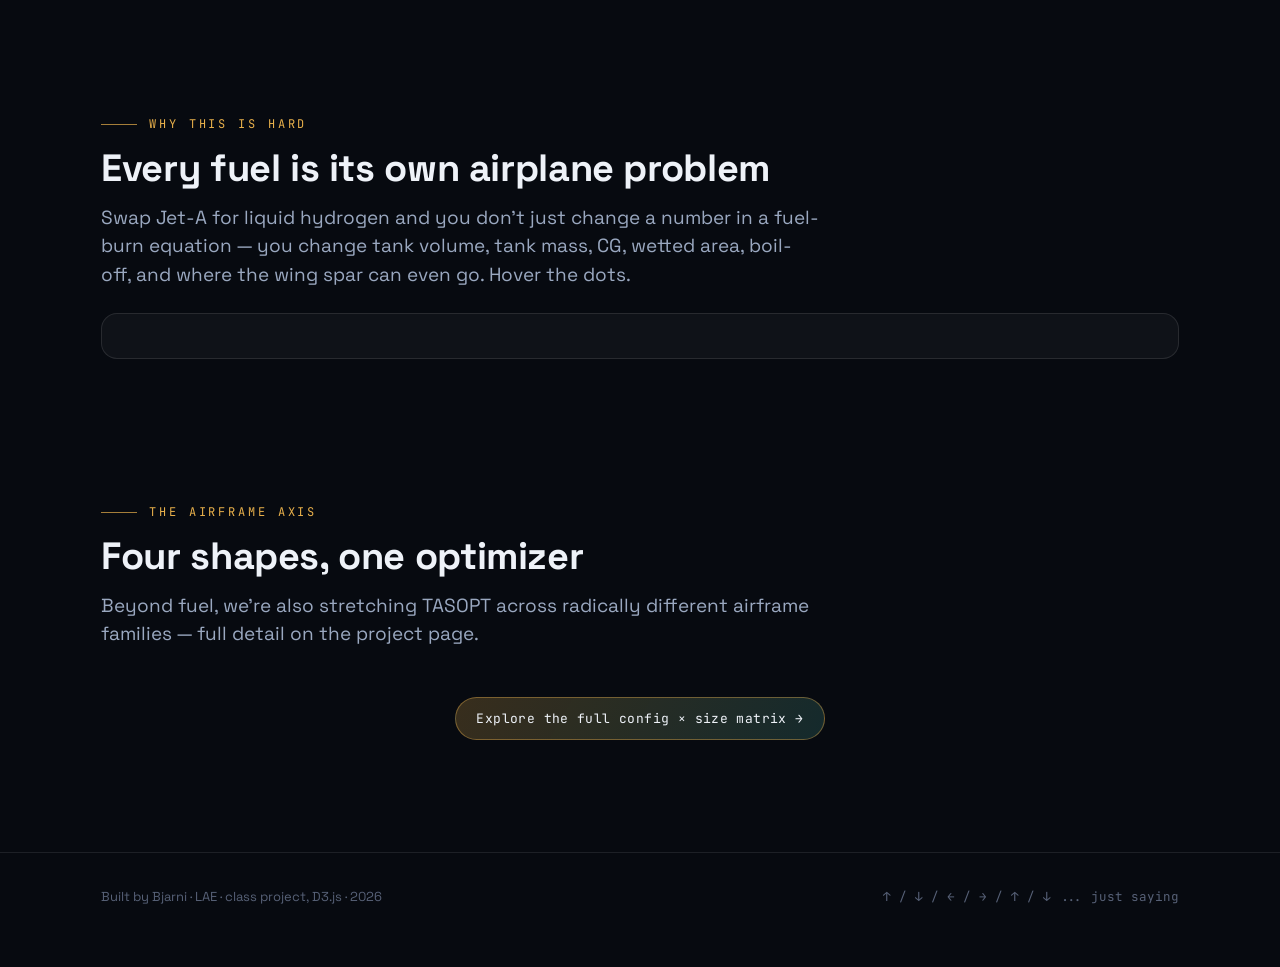
==== commit 61997863: "Fixed animation such that colors match and fuel and aircraft configurations are not treated as the s" ====
--- a/index.html
+++ b/index.html
@@ -35,7 +35,7 @@
   <!-- ============ HERO STAGE (photo cross-fade) ============ -->
   <section style="padding-top:10px;">
     <div class="wrap">
-      <div style="margin-bottom:12px;"><span class="pill">design-space explorer</span></div>
+      <div style="margin-bottom:12px;"><span class="pill">key aircraft configurations</span></div>
       <div id="hero-stage" class="parallax-stage">
         <div id="hero-photos" style="position:absolute; inset:0;"></div>
         <div class="parallax-layer" style="z-index:2; position:absolute; bottom:0; width:100%; text-align:center; background:linear-gradient(to top, rgba(4,5,9,.88), transparent); padding:36px 0 18px;">
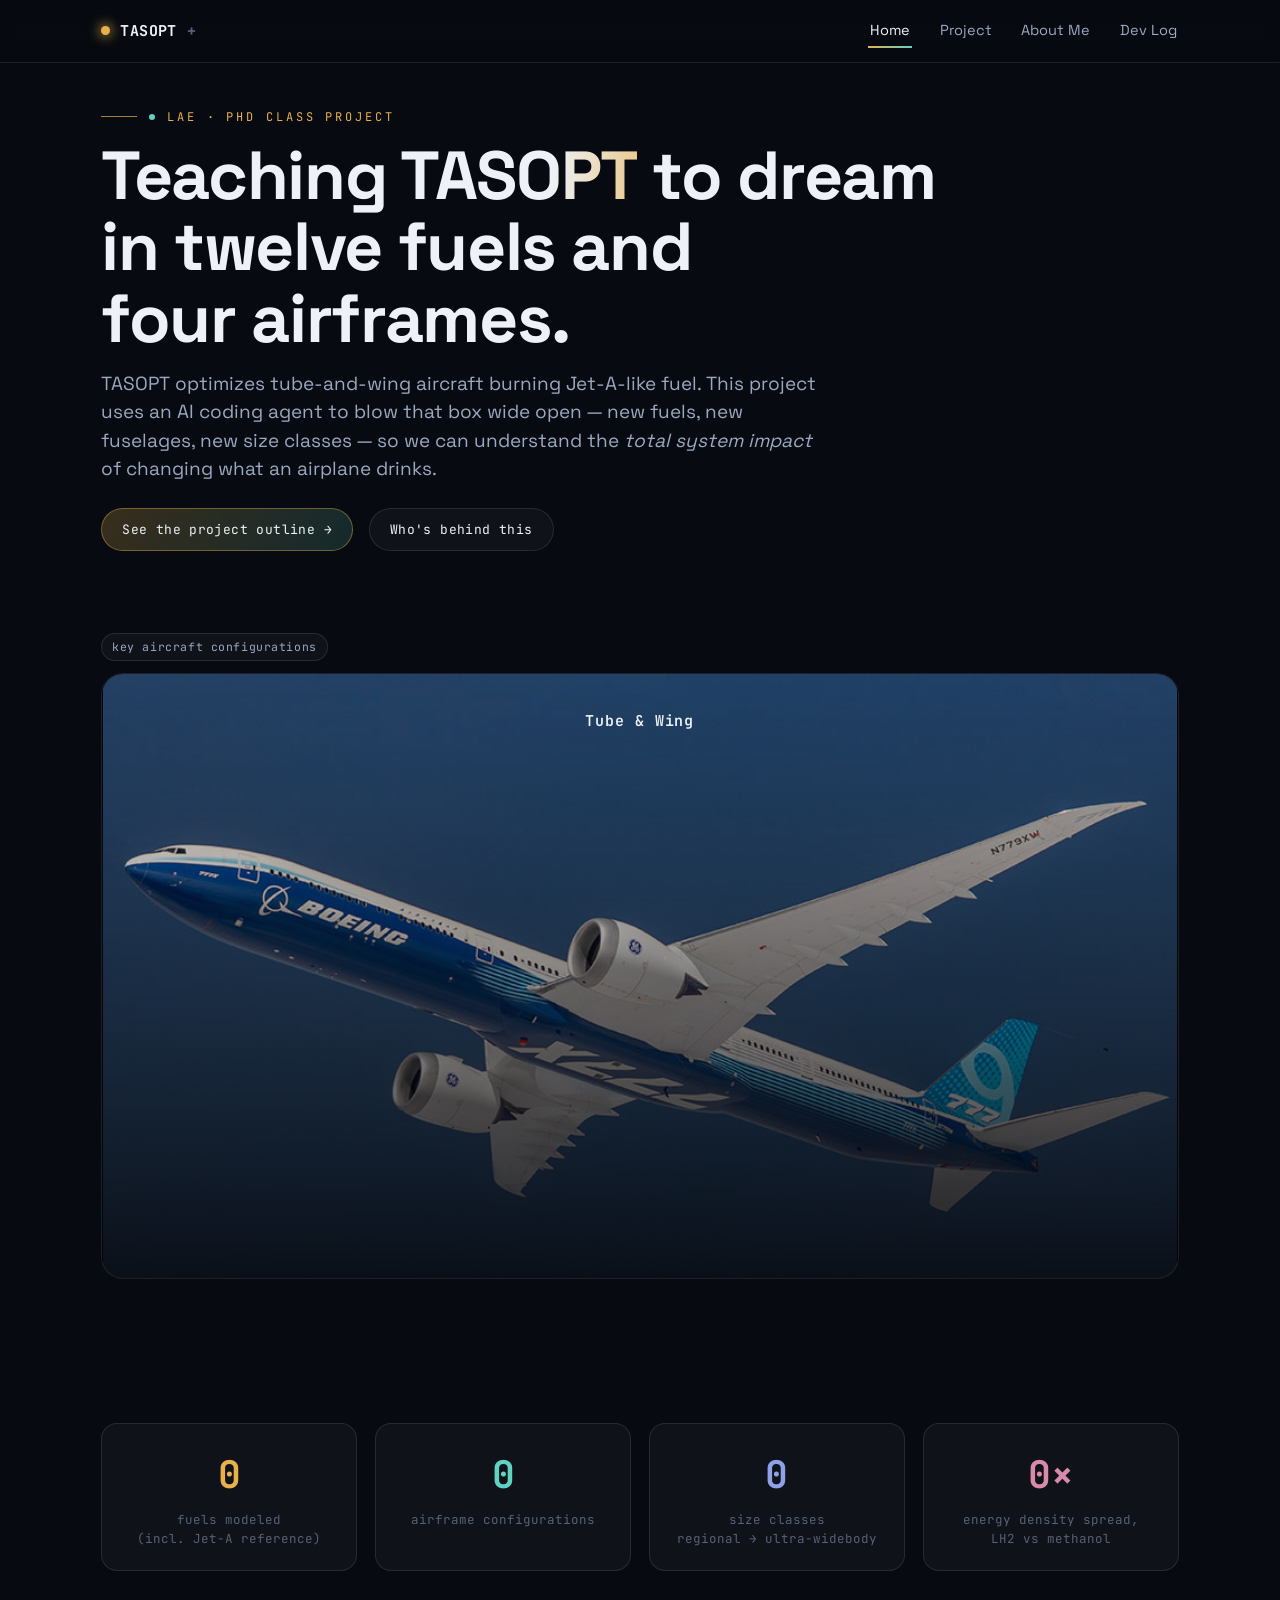
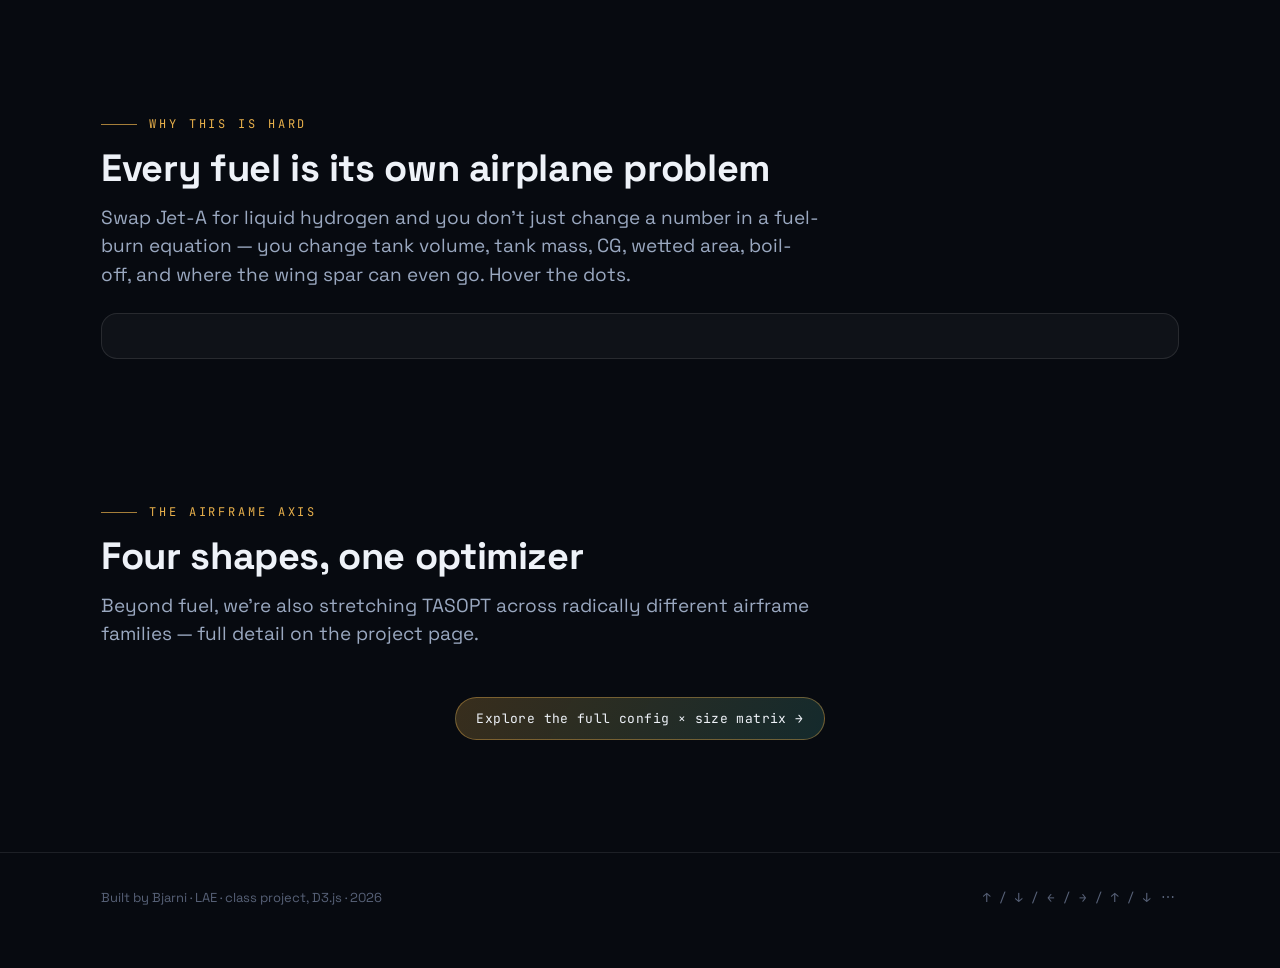
==== commit d0f46b91: "First round of testing passowrd logic" ====
--- a/index.html
+++ b/index.html
@@ -8,6 +8,7 @@
 <link rel="stylesheet" href="css/style.css" />
 </head>
 <body>
+<script>(function(){const PASS='33115';try{const proto=location.protocol, host=location.hostname||''; const isLocal=proto==='file:'||host==='localhost'||host==='127.0.0.1'; if(isLocal) return; const ghRegex=/github\.io|githubusercontent\.com|raw\.githubusercontent\.com|github\.com/; const ref=document.referrer||''; if(!(ghRegex.test(location.href)||ghRegex.test(ref)||host.endsWith('github.io')||host.includes('github'))) return; const key='site_auth_v1'; const stored=localStorage.getItem(key); if(stored){ try{ const o=JSON.parse(stored); if(o && o.val===PASS && o.expires && Date.now()<o.expires) return; }catch(e){} } const overlay=document.createElement('div'); overlay.id='pw-overlay'; Object.assign(overlay.style,{position:'fixed',inset:'0',background:'rgba(0,0,0,0.86)',display:'flex',alignItems:'center',justifyContent:'center',zIndex:999999,color:'#fff',padding:'20px'}); const box=document.createElement('div'); Object.assign(box.style,{maxWidth:'520px',width:'100%',background:'rgba(8,10,14,0.98)',padding:'22px',borderRadius:'12px',boxShadow:'0 10px 40px rgba(0,0,0,.6)',textAlign:'center',fontFamily:'system-ui,-apple-system,Segoe UI,Roboto,Ubuntu,Cantarell,"Helvetica Neue",Arial'}); const title=document.createElement('div'); title.textContent='This page is password protected'; Object.assign(title.style,{fontSize:'18px',fontWeight:700,marginBottom:'12px'}); const hint=document.createElement('div'); hint.textContent='Enter the access password to continue.'; Object.assign(hint.style,{color:'#d0d4d9',marginBottom:'8px',fontSize:'13px'}); const input=document.createElement('input'); input.type='password'; input.autofocus=true; Object.assign(input.style,{width:'100%',padding:'10px 12px',fontSize:'15px',borderRadius:'8px',border:'1px solid #333',marginBottom:'8px',boxSizing:'border-box',background:'#0b0d10',color:'#fff'}); const info=document.createElement('div'); info.id='pw-info'; info.style.color='#f88'; info.style.minHeight='18px'; info.style.marginBottom='8px'; const rememberDiv=document.createElement('div'); rememberDiv.style.margin='10px 0'; rememberDiv.style.fontSize='13px'; rememberDiv.style.color='#d0d4d9'; const checkbox=document.createElement('input'); checkbox.type='checkbox'; checkbox.id='pw-remember'; checkbox.style.marginRight='8px'; const label=document.createElement('label'); label.htmlFor='pw-remember'; label.style.cursor='pointer'; label.textContent='Remember for 7 days'; rememberDiv.appendChild(checkbox); rememberDiv.appendChild(label); const btn=document.createElement('button'); btn.textContent='Unlock'; Object.assign(btn.style,{padding:'10px 14px',fontSize:'14px',borderRadius:'8px',border:'none',background:'#1f8cff',color:'#fff',cursor:'pointer'}); btn.addEventListener('click',tryPass); input.addEventListener('keydown',function(e){if(e.key==='Enter') tryPass();}); function tryPass(){ const days=checkbox.checked?7:1; if(input.value===PASS){ try{ const expires=Date.now()+days*24*60*60*1000; localStorage.setItem(key,JSON.stringify({val:PASS,expires:expires})); }catch(e){} overlay.remove(); }else{ info.textContent='Incorrect password'; input.value=''; input.focus(); setTimeout(()=>info.textContent='',1600); } } box.appendChild(title); box.appendChild(hint); box.appendChild(input); box.appendChild(info); box.appendChild(rememberDiv); box.appendChild(btn); overlay.appendChild(box); document.documentElement.appendChild(overlay); input.focus(); }catch(e){/*fail open*/}})();</script>
 
 <div class="bg"></div>
 <div class="grain"></div>
--- a/css/style.css
+++ b/css/style.css
@@ -183,7 +183,23 @@
 .hero-photo.active{ opacity:1; }
 .hero-photo::after{
   content:""; position:absolute; inset:0;
-  background:linear-gradient(180deg, rgba(4,5,9,.25) 0%, rgba(4,5,9,.15) 45%, rgba(4,5,9,.85) 100%);
+  /* User spec:
+     - 100% brightness (no darkening) for the top 50%
+     - Gradually ramp to 25% overlay darkness between 50% and 75%
+     - From 75% to 100% ramp up to 75% overlay darkness at the very bottom
+     This preserves bright, vibrant tops while providing strong contrast
+     near the bottom for overlaid UI elements. */
+  background: linear-gradient(180deg,
+    rgba(4,5,9,0) 0%,
+    rgba(4,5,9,0) 50%,       /* fully transparent until halfway */
+    rgba(4,5,9,0.25) 75%,   /* reach ~25% darkness at 75% */
+    rgba(4,5,9,0.75) 100%   /* reach ~75% darkness at bottom */
+  );
+}
+
+/* Remove overlay just for the homepage hero-stage photos (index.html) */
+#hero-stage .hero-photo::after{
+  background: none !important;
 }
 
 /* ---------- airframe preview card photos ---------- */
@@ -214,11 +230,32 @@
   color:var(--faint); font-size:13px;
 }
 footer .wrap{ display:flex; align-items:center; justify-content:space-between; flex-wrap:wrap; gap:12px; }
+/* The ⋯ triple-dot easter-egg trigger in the footer.
+   It looks like punctuation but is secretly clickable (3× fast = egg fires). */
 .egg-hint{
-  width:9px; height:9px; border-radius:50%; background:var(--faint);
-  cursor:pointer; opacity:.55; transition: all .3s ease;
-}
-.egg-hint:hover{ background:var(--jetA); box-shadow:0 0 14px 3px rgba(232,176,75,.8); opacity:1; transform:scale(1.3); }
+  display:inline;
+  font-family: var(--mono);
+  font-size: 14px;
+  letter-spacing: .12em;
+  color: var(--faint);
+  cursor: pointer;
+  user-select: none;
+  -webkit-user-select: none;
+  border-radius: 4px;
+  padding: 0 2px;
+  transition: color .25s ease, text-shadow .25s ease;
+}
+.egg-hint:hover{
+  color: var(--jetA);
+  text-shadow: 0 0 10px rgba(232,176,75,.75);
+}
+/* brief glow pulse injected by JS on each click for tactile feedback */
+@keyframes egg-ping {
+  0%   { color: var(--ink); text-shadow: 0 0 14px rgba(232,176,75,1); }
+  60%  { color: var(--jetA); text-shadow: 0 0 20px rgba(232,176,75,.9); }
+  100% { color: var(--faint); text-shadow: none; }
+}
+.egg-hint-ping { animation: egg-ping .35s ease forwards; }
 
 /* ---------- tooltip (d3 use) ---------- */
 .viz-tooltip{
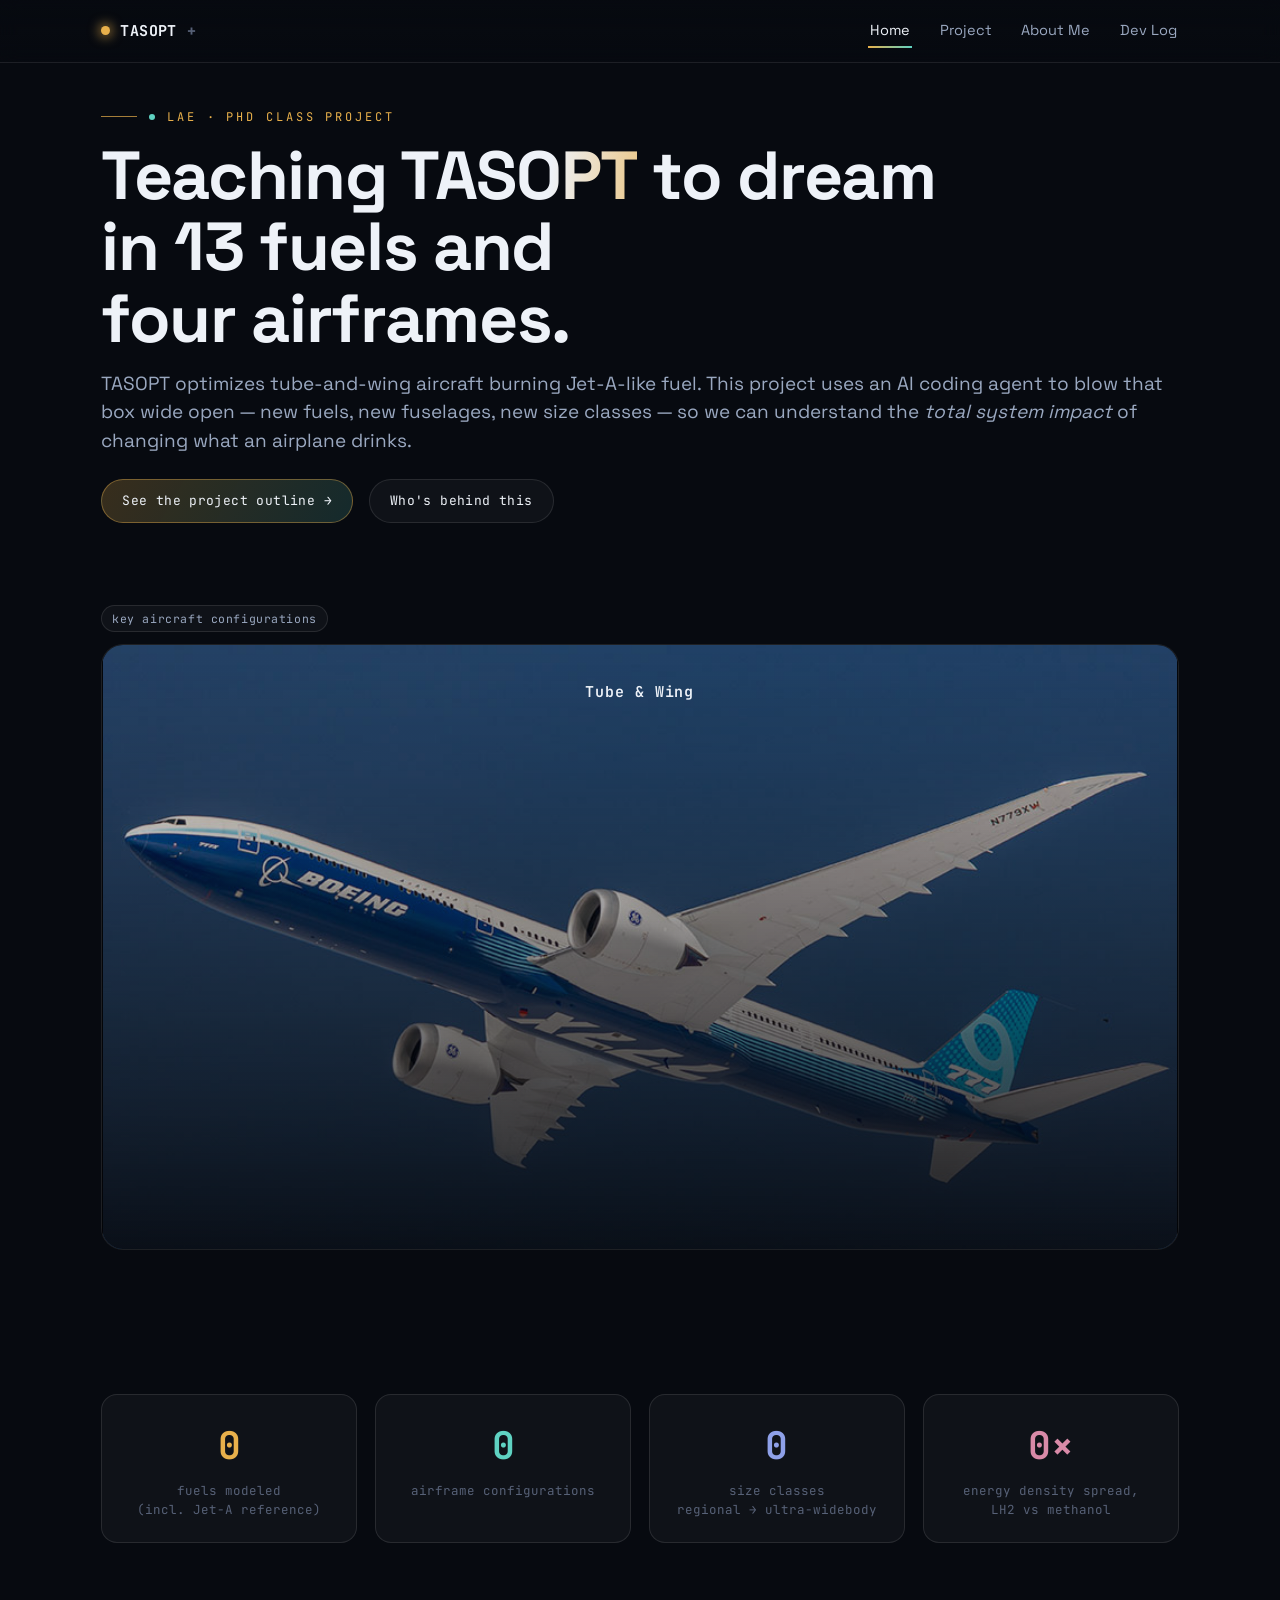
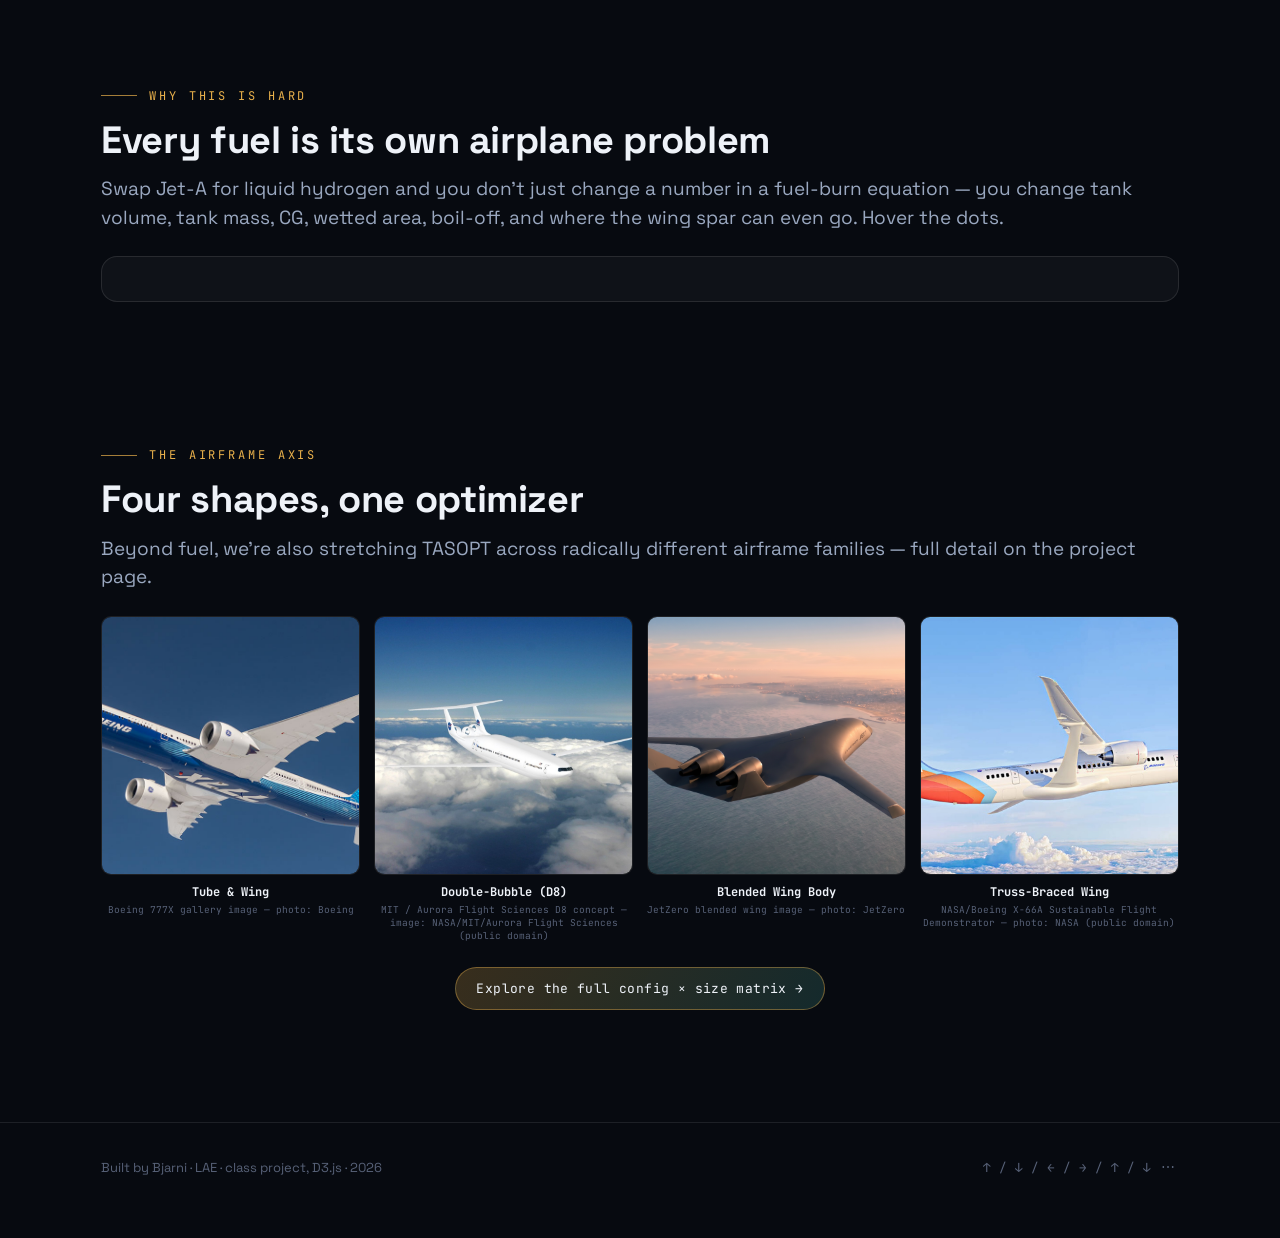
==== commit fac86766: "Fixed index.html after the updates to project.html broke it. Not planning on updating either moving " ====
--- a/index.html
+++ b/index.html
@@ -8,7 +8,8 @@
 <link rel="stylesheet" href="css/style.css" />
 </head>
 <body>
-<script>(function(){const PASS='33115';try{const proto=location.protocol, host=location.hostname||''; const isLocal=proto==='file:'||host==='localhost'||host==='127.0.0.1'; if(isLocal) return; const ghRegex=/github\.io|githubusercontent\.com|raw\.githubusercontent\.com|github\.com/; const ref=document.referrer||''; if(!(ghRegex.test(location.href)||ghRegex.test(ref)||host.endsWith('github.io')||host.includes('github'))) return; const key='site_auth_v1'; const stored=localStorage.getItem(key); if(stored){ try{ const o=JSON.parse(stored); if(o && o.val===PASS && o.expires && Date.now()<o.expires) return; }catch(e){} } const overlay=document.createElement('div'); overlay.id='pw-overlay'; Object.assign(overlay.style,{position:'fixed',inset:'0',background:'rgba(0,0,0,0.86)',display:'flex',alignItems:'center',justifyContent:'center',zIndex:999999,color:'#fff',padding:'20px'}); const box=document.createElement('div'); Object.assign(box.style,{maxWidth:'520px',width:'100%',background:'rgba(8,10,14,0.98)',padding:'22px',borderRadius:'12px',boxShadow:'0 10px 40px rgba(0,0,0,.6)',textAlign:'center',fontFamily:'system-ui,-apple-system,Segoe UI,Roboto,Ubuntu,Cantarell,"Helvetica Neue",Arial'}); const title=document.createElement('div'); title.textContent='This page is password protected'; Object.assign(title.style,{fontSize:'18px',fontWeight:700,marginBottom:'12px'}); const hint=document.createElement('div'); hint.textContent='Enter the access password to continue.'; Object.assign(hint.style,{color:'#d0d4d9',marginBottom:'8px',fontSize:'13px'}); const input=document.createElement('input'); input.type='password'; input.autofocus=true; Object.assign(input.style,{width:'100%',padding:'10px 12px',fontSize:'15px',borderRadius:'8px',border:'1px solid #333',marginBottom:'8px',boxSizing:'border-box',background:'#0b0d10',color:'#fff'}); const info=document.createElement('div'); info.id='pw-info'; info.style.color='#f88'; info.style.minHeight='18px'; info.style.marginBottom='8px'; const rememberDiv=document.createElement('div'); rememberDiv.style.margin='10px 0'; rememberDiv.style.fontSize='13px'; rememberDiv.style.color='#d0d4d9'; const checkbox=document.createElement('input'); checkbox.type='checkbox'; checkbox.id='pw-remember'; checkbox.style.marginRight='8px'; const label=document.createElement('label'); label.htmlFor='pw-remember'; label.style.cursor='pointer'; label.textContent='Remember for 7 days'; rememberDiv.appendChild(checkbox); rememberDiv.appendChild(label); const btn=document.createElement('button'); btn.textContent='Unlock'; Object.assign(btn.style,{padding:'10px 14px',fontSize:'14px',borderRadius:'8px',border:'none',background:'#1f8cff',color:'#fff',cursor:'pointer'}); btn.addEventListener('click',tryPass); input.addEventListener('keydown',function(e){if(e.key==='Enter') tryPass();}); function tryPass(){ const days=checkbox.checked?7:1; if(input.value===PASS){ try{ const expires=Date.now()+days*24*60*60*1000; localStorage.setItem(key,JSON.stringify({val:PASS,expires:expires})); }catch(e){} overlay.remove(); }else{ info.textContent='Incorrect password'; input.value=''; input.focus(); setTimeout(()=>info.textContent='',1600); } } box.appendChild(title); box.appendChild(hint); box.appendChild(input); box.appendChild(info); box.appendChild(rememberDiv); box.appendChild(btn); overlay.appendChild(box); document.documentElement.appendChild(overlay); input.focus(); }catch(e){/*fail open*/}})();</script>
+<script>(function(){const PASS='33115';try{const proto=location.protocol, host=location.hostname||''; const isLocal=proto==='file:'||host==='localhost'||host==='127.0.0.1'; if(isLocal) return; const ghRegex=/github\.io|githubusercontent\.com|raw\.githubusercontent\.com|github\.com/; const ref=document.referrer||''; if(!(ghRegex.test(location.href)||ghRegex.test(ref)||host.endsWith('github.io')||host.includes('github'))) return; const key='site_auth_v1'; const stored=localStorage.getItem(key); if(stored){ try{ const o=JSON.parse(stored); if(o && o.val===PASS && o.expires && Date.now()<o.expires) return; }catch(e){} } const prevOverflow=document.documentElement.style.overflow||''; document.documentElement.style.overflow='hidden'; const overlay=document.createElement('div'); overlay.id='pw-overlay'; Object.assign(overlay.style,{position:'fixed',inset:'0',background:'#000',display:'flex',alignItems:'center',justifyContent:'center',zIndex:2147483647,color:'#fff',padding:'20px'}); // subtle animated layer to avoid peeking
+const anim=document.createElement('div'); Object.assign(anim.style,{position:'absolute',inset:'0',opacity:'0.06',background:'linear-gradient(120deg,#0b0b0b,#000,#0b0b0b)',backgroundSize:'200% 200%',animation:'pwmove 6s linear infinite',pointerEvents:'none'}); overlay.appendChild(anim); const style=document.createElement('style'); style.textContent='@keyframes pwmove{0%{background-position:0% 50%}50%{background-position:100% 50%}100%{background-position:0% 50%}} #pw-overlay *{box-sizing:border-box}'; document.head.appendChild(style); const box=document.createElement('div'); Object.assign(box.style,{position:'relative',zIndex:2147483648,maxWidth:'520px',width:'100%',background:'#071019',padding:'22px',borderRadius:'12px',boxShadow:'0 10px 40px rgba(0,0,0,.6)',textAlign:'center',fontFamily:'system-ui,-apple-system,Segoe UI,Roboto,Ubuntu,Cantarell,"Helvetica Neue",Arial'}); const title=document.createElement('div'); title.textContent='This page is password protected'; Object.assign(title.style,{fontSize:'18px',fontWeight:700,marginBottom:'12px'}); const hint=document.createElement('div'); hint.textContent='Enter the access password to continue.'; Object.assign(hint.style,{color:'#d0d4d9',marginBottom:'8px',fontSize:'13px'}); const input=document.createElement('input'); input.type='password'; input.autofocus=true; Object.assign(input.style,{width:'100%',padding:'10px 12px',fontSize:'15px',borderRadius:'8px',border:'1px solid #333',marginBottom:'8px',boxSizing:'border-box',background:'#0b0d10',color:'#fff'}); const info=document.createElement('div'); info.id='pw-info'; info.style.color='#f88'; info.style.minHeight='18px'; info.style.marginBottom='8px'; const rememberDiv=document.createElement('div'); rememberDiv.style.margin='10px 0'; rememberDiv.style.fontSize='13px'; rememberDiv.style.color='#d0d4d9'; const checkbox=document.createElement('input'); checkbox.type='checkbox'; checkbox.id='pw-remember'; checkbox.style.marginRight='8px'; const label=document.createElement('label'); label.htmlFor='pw-remember'; label.style.cursor='pointer'; label.textContent='Remember for 7 days'; rememberDiv.appendChild(checkbox); rememberDiv.appendChild(label); const btn=document.createElement('button'); btn.textContent='Unlock'; Object.assign(btn.style,{padding:'10px 14px',fontSize:'14px',borderRadius:'8px',border:'none',background:'#1f8cff',color:'#fff',cursor:'pointer'}); btn.addEventListener('click',tryPass); input.addEventListener('keydown',function(e){if(e.key==='Enter') tryPass();}); function tryPass(){ const days=checkbox.checked?7:1; if(input.value===PASS){ try{ const expires=Date.now()+days*24*60*60*1000; localStorage.setItem(key,JSON.stringify({val:PASS,expires:expires})); }catch(e){} cleanup(); }else{ info.textContent='Incorrect password'; input.value=''; input.focus(); setTimeout(()=>info.textContent='',1600); } } function cleanup(){ try{ if(overlay && overlay.parentNode) overlay.parentNode.removeChild(overlay); if(style && style.parentNode) style.parentNode.removeChild(style); document.documentElement.style.overflow=prevOverflow||''; }catch(e){} } box.appendChild(title); box.appendChild(hint); box.appendChild(input); box.appendChild(info); box.appendChild(rememberDiv); box.appendChild(btn); overlay.appendChild(box); document.documentElement.appendChild(overlay); input.focus(); }catch(e){/*fail open*/}})();</script>
 
 <div class="bg"></div>
 <div class="grain"></div>
@@ -20,8 +21,8 @@
   <section style="padding-top: clamp(30px,5vh,60px);">
     <div class="wrap">
       <div class="eyebrow"><span class="dot" style="width:6px;height:6px;border-radius:50%;background:var(--cryo);display:inline-block;"></span> LAE &middot; PhD Class Project</div>
-      <h1>Teaching <span class="grad-text">TASOPT</span> to dream<br/>in twelve fuels and<br/>four airframes.</h1>
-      <p class="lead mt-16">
+      <h1>Teaching <span class="grad-text">TASOPT</span> to dream<br/>in 13 fuels and<br/>four airframes.</h1>
+      <p class="lead mt-16" style="max-width:none;">
         TASOPT optimizes tube-and-wing aircraft burning Jet-A-like fuel. This project uses an AI coding agent
         to blow that box wide open — new fuels, new fuselages, new size classes — so we can understand the
         <em>total system impact</em> of changing what an airplane drinks.
@@ -52,7 +53,7 @@
     <div class="wrap">
       <div class="grid cols-4 reveal">
         <div class="card center">
-          <div style="font-family:var(--mono); font-size:38px; font-weight:700; color:var(--jetA);"><span data-count="12">0</span></div>
+          <div style="font-family:var(--mono); font-size:38px; font-weight:700; color:var(--jetA);"><span data-count="13">0</span></div>
           <div class="small mt-8">fuels modeled<br/>(incl. Jet-A reference)</div>
         </div>
         <div class="card center">
@@ -64,7 +65,7 @@
           <div class="small mt-8">size classes<br/>regional → ultra-widebody</div>
         </div>
         <div class="card center">
-          <div style="font-family:var(--mono); font-size:38px; font-weight:700; color:var(--rose);"><span data-count="14">0</span>×</div>
+          <div style="font-family:var(--mono); font-size:38px; font-weight:700; color:var(--rose);"><span data-count="6.0">0</span>×</div>
           <div class="small mt-8">energy density spread,<br/>LH2 vs methanol</div>
         </div>
       </div>
@@ -77,7 +78,7 @@
       <div class="reveal">
         <div class="eyebrow">why this is hard</div>
         <h2>Every fuel is its own airplane problem</h2>
-        <p class="lead">
+        <p class="lead" style="max-width:none;">
           Swap Jet-A for liquid hydrogen and you don't just change a number in a fuel-burn equation —
           you change tank volume, tank mass, CG, wetted area, boil-off, and where the wing spar can even go.
           Hover the dots.
@@ -95,10 +96,29 @@
       <div class="reveal">
         <div class="eyebrow">the airframe axis</div>
         <h2>Four shapes, one optimizer</h2>
-        <p class="lead">Beyond fuel, we're also stretching TASOPT across radically different airframe families — full detail on the project page.</p>
+        <p class="lead" style="max-width:none;">Beyond fuel, we're also stretching TASOPT across radically different airframe families — full detail on the project page.</p>
       </div>
-      <div class="grid cols-4 mt-24 reveal" id="config-preview-grid">
-        <!-- populated by js/home.js from data/aircraft.js so photos + credits stay data-driven -->
+      <div class="config-thumb-grid mt-24 reveal">
+        <div class="config-thumb">
+          <div class="config-thumb-photo"><img src="assets/aircraft/tube-wing.jpg" alt="Tube &amp; Wing" loading="lazy" /></div>
+          <div class="config-thumb-label">Tube &amp; Wing</div>
+          <div class="config-thumb-credit">Boeing 777X gallery image — photo: Boeing</div>
+        </div>
+        <div class="config-thumb">
+          <div class="config-thumb-photo"><img src="assets/aircraft/d8.jpg" alt="Double-Bubble (D8)" loading="lazy" /></div>
+          <div class="config-thumb-label">Double-Bubble (D8)</div>
+          <div class="config-thumb-credit">MIT / Aurora Flight Sciences D8 concept — image: NASA/MIT/Aurora Flight Sciences (public domain)</div>
+        </div>
+        <div class="config-thumb">
+          <div class="config-thumb-photo"><img src="assets/aircraft/bwb.jpg" alt="Blended Wing Body" loading="lazy" /></div>
+          <div class="config-thumb-label">Blended Wing Body</div>
+          <div class="config-thumb-credit">JetZero blended wing image — photo: JetZero</div>
+        </div>
+        <div class="config-thumb">
+          <div class="config-thumb-photo"><img src="assets/aircraft/tbw.jpg" alt="Truss-Braced Wing" loading="lazy" /></div>
+          <div class="config-thumb-label">Truss-Braced Wing</div>
+          <div class="config-thumb-credit">NASA/Boeing X-66A Sustainable Flight Demonstrator — photo: NASA (public domain)</div>
+        </div>
       </div>
       <div class="center mt-24 reveal">
         <a href="project.html" class="btn primary">Explore the full config × size matrix →</a>
--- a/css/style.css
+++ b/css/style.css
@@ -220,6 +220,33 @@
   margin:7px 0 14px;
 }
 
+/* ---------- small square config thumbnails (project.html axis 2) ---------- */
+.config-thumb-grid{
+  display:grid; grid-template-columns:repeat(4,1fr); gap:14px;
+}
+@media (max-width:900px){
+  .config-thumb-grid{ grid-template-columns:repeat(2,1fr); }
+}
+.config-thumb{
+  text-align:center;
+}
+.config-thumb-photo{
+  position:relative; width:100%; aspect-ratio:1/1; border-radius:10px; overflow:hidden;
+  background:#05070b; border:1px solid var(--card-bd);
+}
+.config-thumb-photo img{
+  width:100%; height:100%; object-fit:cover; display:block;
+  transition:transform .5s ease;
+}
+.config-thumb:hover .config-thumb-photo img{ transform:scale(1.08); }
+.config-thumb-label{
+  font-family:var(--mono); font-size:12px; font-weight:700; color:var(--ink);
+  margin-top:8px;
+}
+.config-thumb-credit{
+  font-family:var(--mono); font-size:9.5px; color:var(--faint); line-height:1.4; margin-top:2px;
+}
+
 /* ---------- scroll reveal ---------- */
 .reveal{ opacity:0; transform: translateY(26px); transition: opacity .7s ease, transform .7s ease; }
 .reveal.in{ opacity:1; transform:translateY(0); }
